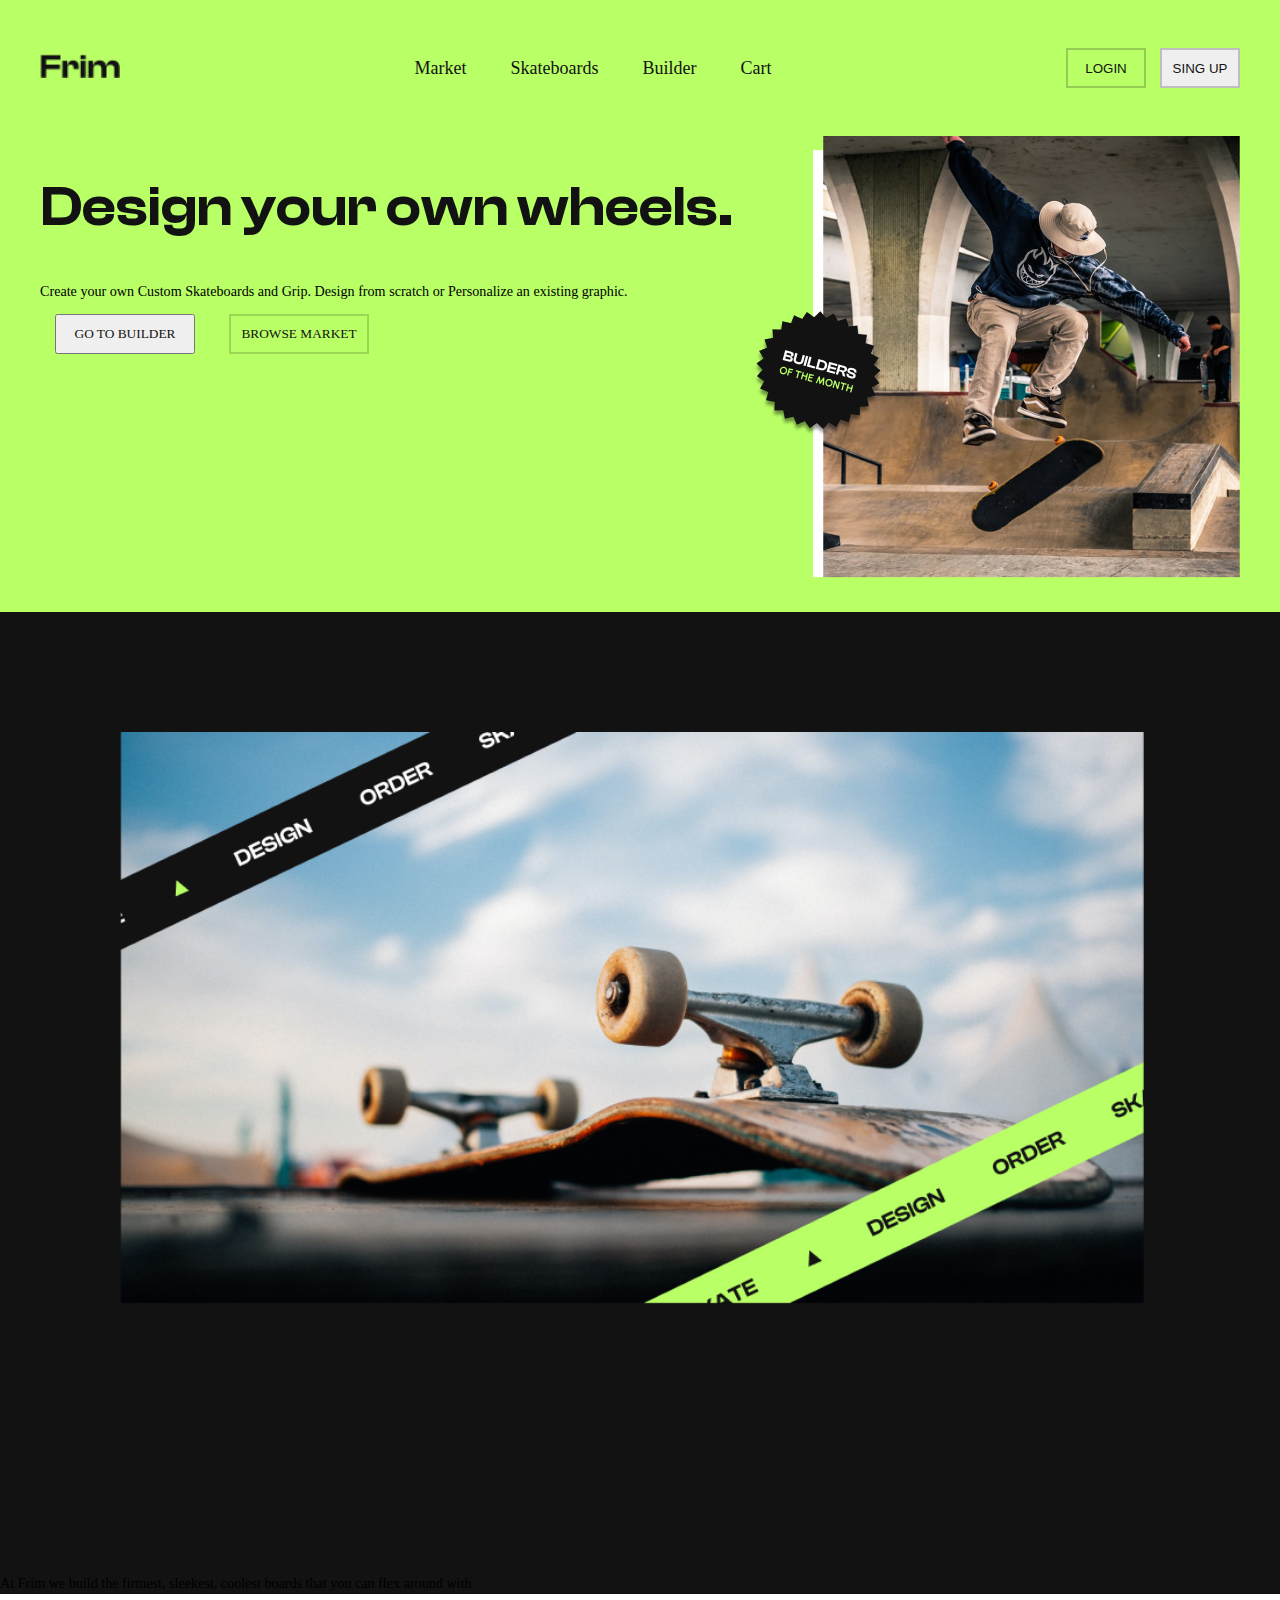
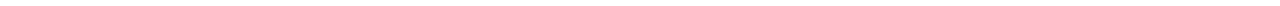
==== index.html @ 7ae2221c "first step" ====
<!DOCTYPE html>
<html lang="en">
<head>
    <meta charset="UTF-8">
    <meta http-equiv="X-UA-Compatible" content="IE=edge">
    <meta name="viewport" content="width=device-width, initial-scale=1.0">
    <title>SkateBoard</title>
    <link rel="stylesheet" href="./css/style.css">
    <link rel="stylesheet" href="./css/varible.css">
    <link rel="stylesheet" href="./css/fonts.css">
</head>
<body>
    <section class="top-section">
        <header>
            <div class="header-img">
                <a href="#"><img src="./assets/icons/Frim.png"  alt="frim-img"></a>
            </div>
            <div class="header-nav">
                <nav>
                    <a href="#">Market</a>
                    <a href="#">Skateboards</a>
                    <a href="#">Builder</a>
                    <a href="#">Cart</a>
                </nav>
            </div>     
            <div class="header-auth">
                <button>
                    LOGIN
                </button>
                <button>
                    SING UP
                </button>
            </div>    
        </header>
        <section class="main-section">
            <section class="green-section">
                <div>
                    <h1>Design your own wheels.</h1>
                    <h2>Create your own Custom Skateboards and Grip. Design from scratch or Personalize an existing graphic.</h2>
                    <button>go to builder</button>
                    <button>browse Market</button>
                </div>
                <div class="div-img">
                    <img src="./assets/img/boy.png" alt="boy-img">
                    <img src="./assets/img/builders.png" alt="buildericon">
                </div>          
            </section>
        </section>    
    </section>
    <section class="middle-section">
        <section>
            <div>
               <img class="middle-section-img" src="./assets/img/Group.png" alt="img">
            </div>
            <h1>For the Dopest Skater’s around the world.</h1>
            <h2>At Frim we build the firmest, sleekest, coolest boards that you can flex around with</h2>
        </section>        
    </section>
</body>
</html>
---- css/style.css ----
/* reset */
body{
    margin: 0;
    padding: 0;
}
*{text-decoration: none;
}
a{
    box-sizing: border-box;
}
h1{
    font-family: 'Clash Display';
    font-style: normal;
    font-weight: 600;
    font-size: 56.5641px;
    line-height: 120%;
    color: var(--black);
}
h2{
    font-family: 'Urbanist';
    font-style: normal;
    font-weight: 500;
    font-size: 14.141px;
    line-height: 160%;
}


/* top-section style */
.top-section{
    background-color: var(--green) ;
}

.top-section header{
    max-width: 1200px;
    margin: 0 auto;
    display: flex;
    flex-direction: row;
    justify-content: space-between;
    align-items: center;
    padding: 3rem 0;
    gap: 4rem;
}
.header-img img{
    width: 80px;
}
.header-nav nav a{
    font-size: 18px;   
    padding-inline: 20px; 
    color: var(--black);
}
.header-auth button{ 
    width: 80px;
    height: 40px;
    border: 2px solid rgba(0,0,0,0.2);
}
.header-auth :first-child{
    background: var(--green);
    margin-right: 10px;

}
button{
    color: var(--black);
    cursor: pointer;
    text-transform: uppercase;
}
button:hover{
    background: var(--black) !important;
    color: var(--white) ;
}
/* section1 */
.main-section{
    max-width: 1200px;
    margin: 0 auto;
}
.green-section {
    display: flex;
    justify-content: space-between;
}
.div-img{
    position: relative;
    margin-bottom: 30px;
}
.div-img :last-child{
    position: absolute;
    left: -70px;
    top: 36%; 
}
.green-section div button{
    width: 140px;
    height: 40px;
    font-family: 'Urbanist';
    font-style: normal;
    margin: 0 15px;
}
.green-section:first-child div button:last-child{
    background-color: var(--green);
    border: 2px solid rgba(0, 0, 0, 0.16);
}
/* middle-section */
.middle-section{
    background-color: var(--black);
} 

.middle-section-img{
    width: 80%;
    padding: 7.5rem;
}
---- css/varible.css ----
:root{
    --green: #B9FF66;
    --black: #121212;
    --white: rgb(253, 253, 253);
    --grey:    #868686;
}
---- css/fonts.css ----
@font-face {
    font-family: 'Clash Display';
    src: url('../fonts/transfonter.org-20230203-114008/') format('woff2'),
        url('../fonts/transfonter.org-20230203-114008/ClashDisplay-Regular.woff') format('woff');
    font-weight: normal;
    font-style: normal;
    font-display: swap;
}

@font-face {
    font-family: 'Clash Display';
    src: url('../fonts/transfonter.org-20230203-114008/ClashDisplay-Extralight.woff2') format('woff2'),
        url('../fonts/transfonter.org-20230203-114008/ClashDisplay-Extralight.woff') format('woff');
    font-weight: 200;
    font-style: normal;
    font-display: swap;
}

@font-face {
    font-family: 'Clash Display';
    src: url('../fonts/transfonter.org-20230203-114008/ClashDisplay-Medium.woff2') format('woff2'),
        url('../fonts/transfonter.org-20230203-114008/ClashDisplay-Medium.woff') format('woff');
    font-weight: 500;
    font-style: normal;
    font-display: swap;
}

@font-face {
    font-family: 'Clash Display';
    src: url('../fonts/transfonter.org-20230203-114008/ClashDisplay-Bold.woff2') format('woff2'),
        url('../fonts/transfonter.org-20230203-114008/ClashDisplay-Bold.woff') format('woff');
    font-weight: bold;
    font-style: normal;
    font-display: swap;
}

@font-face {
    font-family: 'Clash Display';
    src: url('../fonts/transfonter.org-20230203-114008/ClashDisplay-Light.woff2') format('woff2'),
        url('../fonts/transfonter.org-20230203-114008/ClashDisplay-Light.woff') format('woff');
    font-weight: 300;
    font-style: normal;
    font-display: swap;
}

@font-face {
    font-family: 'Clash Display';
    src: url('../fonts/transfonter.org-20230203-114008/ClashDisplay-Semibold.woff2') format('woff2'),
        url('../fonts/transfonter.org-20230203-114008/ClashDisplay-Semibold.woff') format('woff');
    font-weight: 600;
    font-style: normal;
    font-display: swap;
}

@font-face {
    font-family: 'Clash Display Variable';
    src: url('ClashDisplayVariable-Bold.woff2') format('woff2'),
        url('ClashDisplayVariable-Bold.woff') format('woff');
    font-weight: bold;
    font-style: normal;
    font-display: swap;
}

@font-face {
    font-family: 'false';
    src: url('false.woff2') format('woff2'),
        url('false.woff') format('woff');
    font-weight: bold;
    font-style: normal;
    font-display: swap;
}

@font-face {
    font-family: 'false';
    src: url('false.woff2') format('woff2'),
        url('false.woff') format('woff');
    font-weight: bold;
    font-style: normal;
    font-display: swap;
}

@font-face {
    font-family: 'Clash Display';
    src: url('false.woff2') format('woff2'),
        url('false.woff') format('woff');
    font-weight: normal;
    font-style: normal;
    font-display: swap;
}

@font-face {
    font-family: 'Clash Display';
    src: url('false.woff2') format('woff2'),
        url('false.woff') format('woff');
    font-weight: 300;
    font-style: normal;
    font-display: swap;
}

@font-face {
    font-family: 'Clash Display';
    src: url('false.woff2') format('woff2'),
        url('false.woff') format('woff');
    font-weight: normal;
    font-style: normal;
    font-display: swap;
}

@font-face {
    font-family: 'Clash Display';
    src: url('../fonts/transfonter.org-20230203-114008/ClashDisplay-Light.woff2') format('woff2'),
        url('../fonts/transfonter.org-20230203-114008/ClashDisplay-Light.woff') format('woff');
    font-weight: 300;
    font-style: normal;
    font-display: swap;
}

@font-face {
    font-family: 'Clash Display';
    src: url('../fonts/transfonter.org-20230203-114008/ClashDisplay-Bold.woff2') format('woff2'),
        url('../fonts/transfonter.org-20230203-114008/ClashDisplay-Bold.woff') format('woff');
    font-weight: bold;
    font-style: normal;
    font-display: swap;
}

@font-face {
    font-family: 'Clash Display';
    src: url('false.woff2') format('woff2'),
        url('false.woff') format('woff');
    font-weight: 300;
    font-style: normal;
    font-display: swap;
}

@font-face {
    font-family: 'Clash Display';
    src: url('../fonts/transfonter.org-20230203-114008/ClashDisplay-Extralight.woff2') format('woff2'),
        url('../fonts/transfonter.org-20230203-114008/ClashDisplay-Extralight.woff') format('woff');
    font-weight: 200;
    font-style: normal;
    font-display: swap;
}

@font-face {
    font-family: 'Clash Display';
    src: url('../fonts/transfonter.org-20230203-114008/ClashDisplay-Medium.woff2') format('woff2'),
        url('../fonts/transfonter.org-20230203-114008/ClashDisplay-Medium.woff') format('woff');
    font-weight: 500;
    font-style: normal;
    font-display: swap;
}

@font-face {
    font-family: 'Clash Display Variable';
    src: url('ClashDisplayVariable-Bold.woff2') format('woff2'),
        url('ClashDisplayVariable-Bold.woff') format('woff');
    font-weight: bold;
    font-style: normal;
    font-display: swap;
}

@font-face {
    font-family: 'false';
    src: url('false.woff2') format('woff2'),
        url('false.woff') format('woff');
    font-weight: normal;
    font-style: normal;
    font-display: swap;
}

@font-face {
    font-family: 'Clash Display';
    src: url('false.woff2') format('woff2'),
        url('false.woff') format('woff');
    font-weight: normal;
    font-style: normal;
    font-display: swap;
}

@font-face {
    font-family: 'Clash Display';
    src: url('false.woff2') format('woff2'),
        url('false.woff') format('woff');
    font-weight: 500;
    font-style: normal;
    font-display: swap;
}

@font-face {
    font-family: 'Clash Display';
    src: url('../fonts/transfonter.org-20230203-114008/ClashDisplay-Semibold.woff2') format('woff2'),
        url('../fonts/transfonter.org-20230203-114008/ClashDisplay-Semibold.woff') format('woff');
    font-weight: 600;
    font-style: normal;
    font-display: swap;
}

@font-face {
    font-family: 'Clash Display';
    src: url('false.woff2') format('woff2'),
        url('false.woff') format('woff');
    font-weight: 500;
    font-style: normal;
    font-display: swap;
}

@font-face {
    font-family: 'Clash Display Variable';
    src: url('ClashDisplayVariable-Bold.woff2') format('woff2'),
        url('ClashDisplayVariable-Bold.woff') format('woff');
    font-weight: bold;
    font-style: normal;
    font-display: swap;
}

@font-face {
    font-family: 'Clash Display';
    src: url('../fonts/transfonter.org-20230203-114008/') format('woff2'),
        url('../fonts/transfonter.org-20230203-114008/ClashDisplay-Regular.woff') format('woff');
    font-weight: normal;
    font-style: normal;
    font-display: swap;
}

@font-face {
    font-family: 'Clash Display';
    src: url('false.woff2') format('woff2'),
        url('false.woff') format('woff');
    font-weight: normal;
    font-style: normal;
    font-display: swap;
}

@font-face {
    font-family: 'false';
    src: url('false.woff2') format('woff2'),
        url('false.woff') format('woff');
    font-weight: normal;
    font-style: normal;
    font-display: swap;
}

@font-face {
    font-family: 'Clash Display Variable';
    src: url('ClashDisplayVariable-Bold.woff2') format('woff2'),
        url('ClashDisplayVariable-Bold.woff') format('woff');
    font-weight: bold;
    font-style: normal;
    font-display: swap;
}
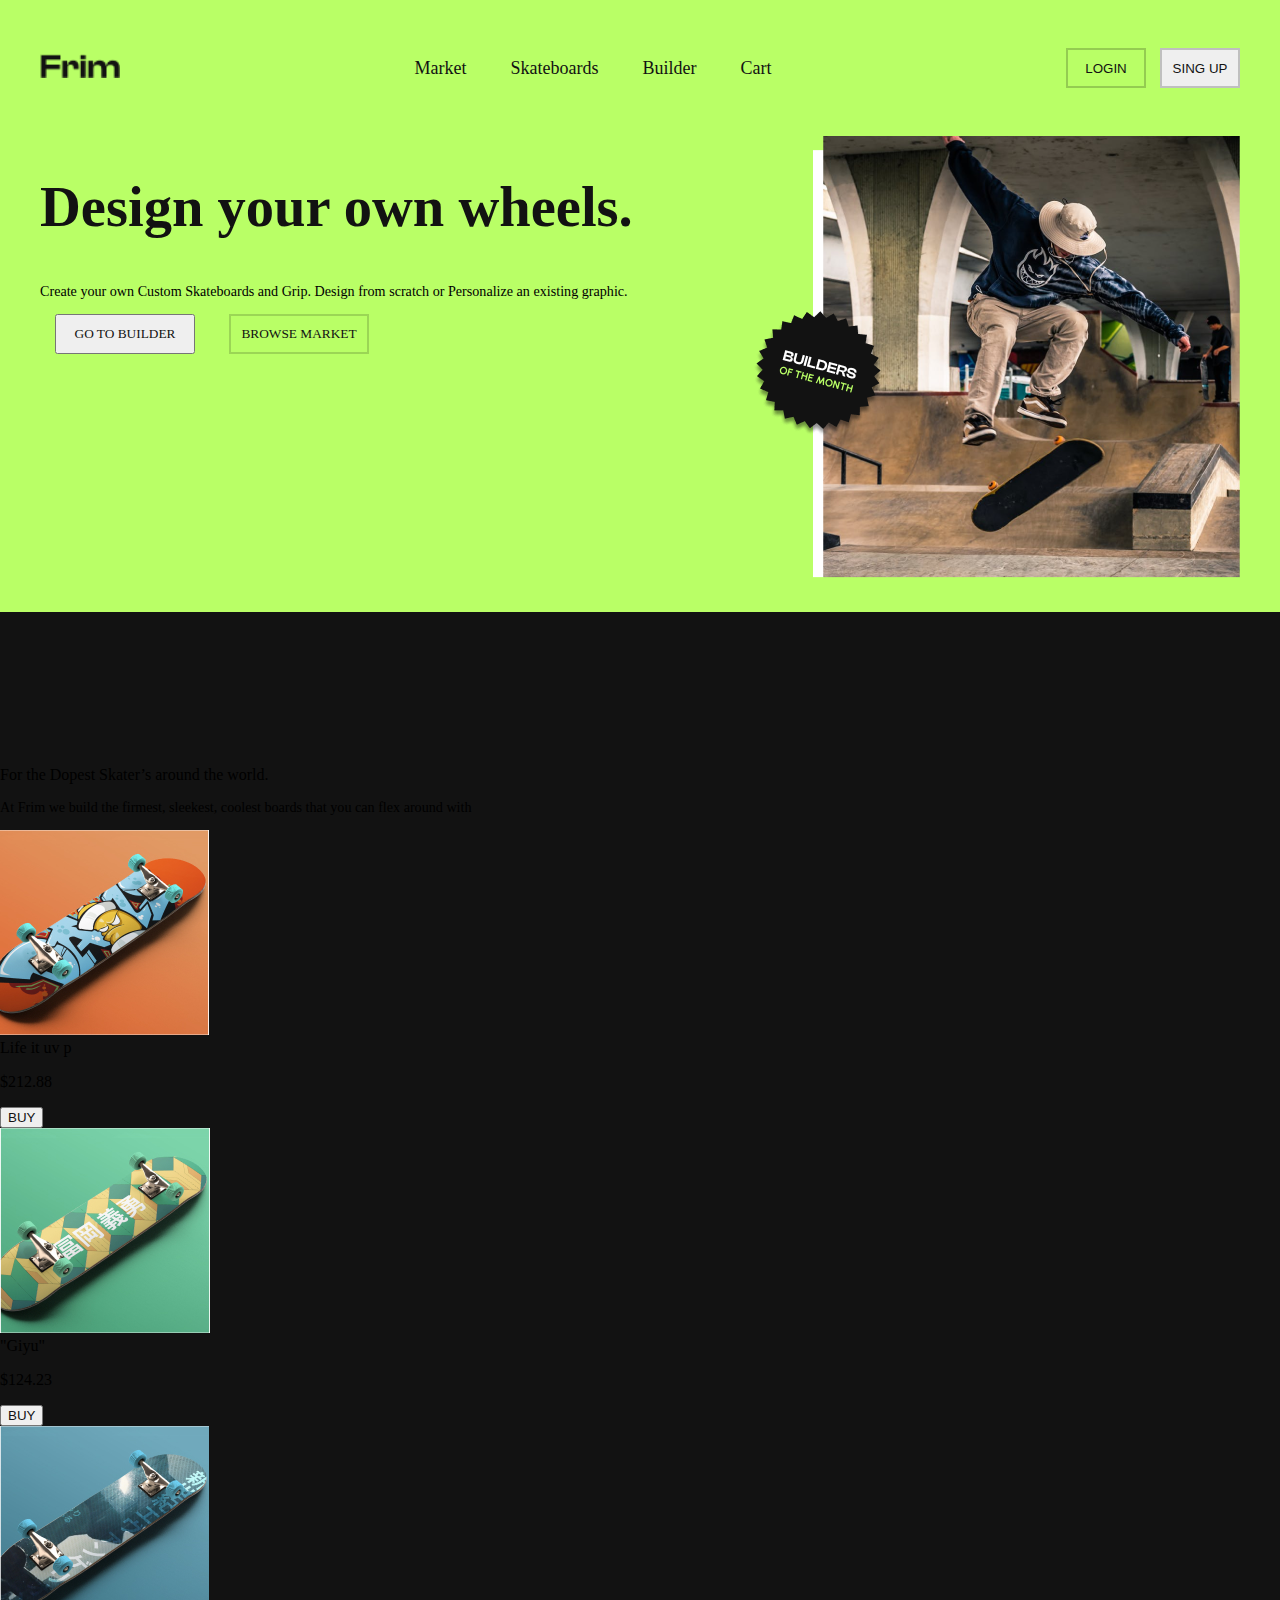
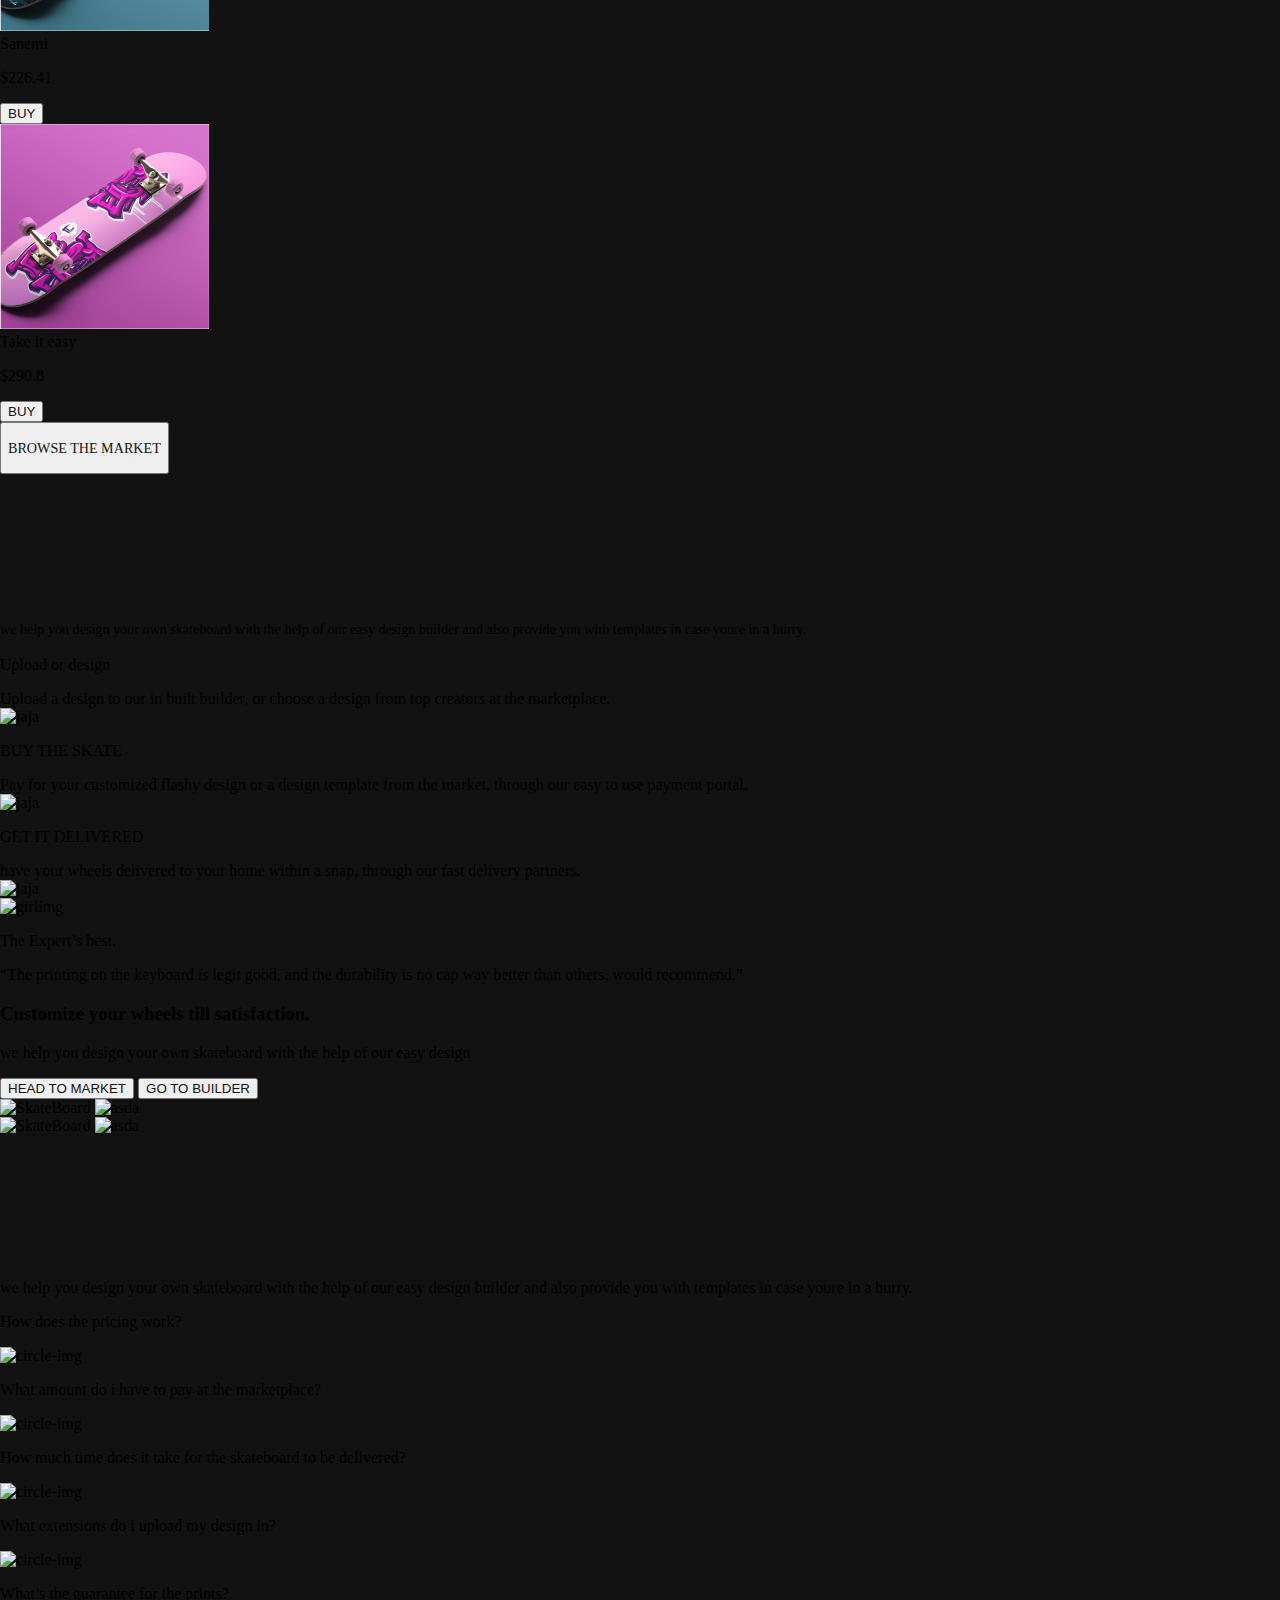
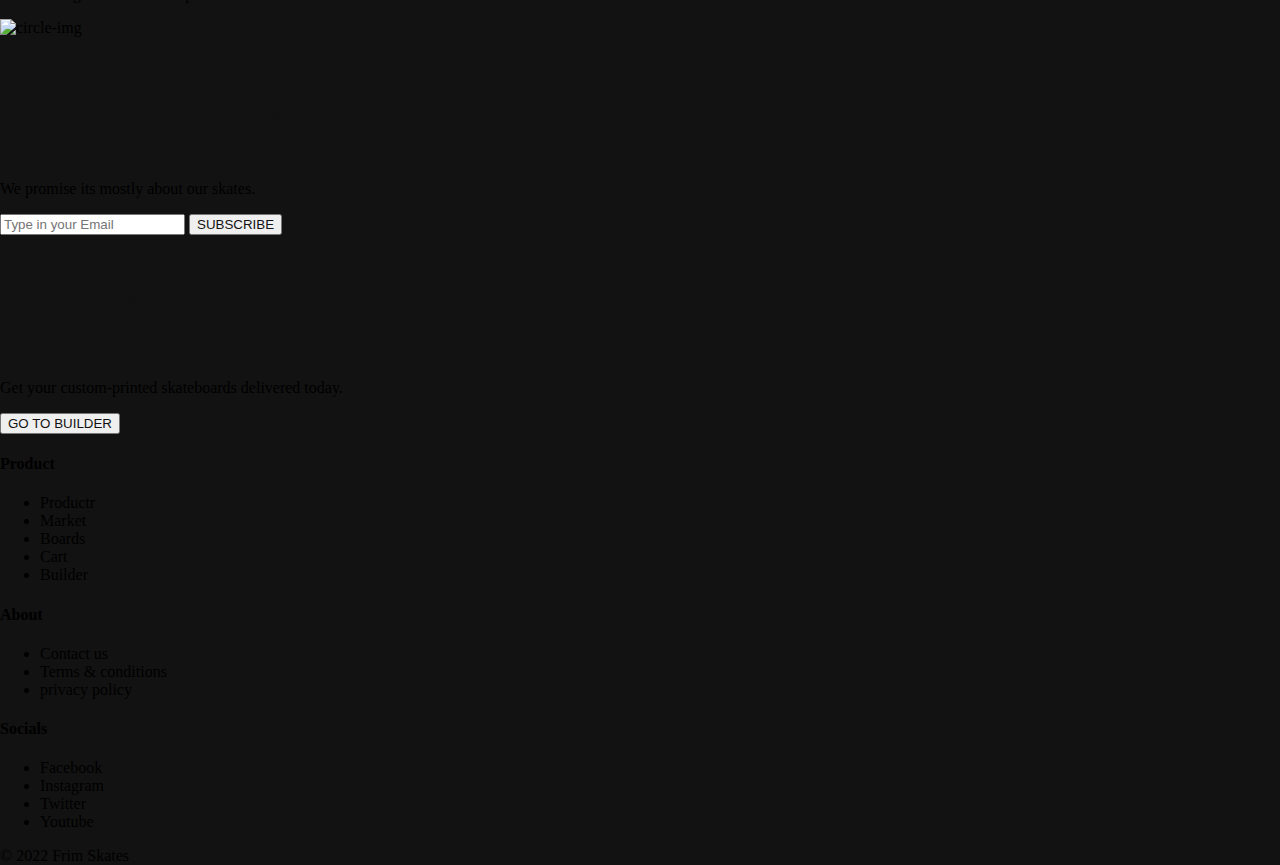
==== commit 2df993b3: "qwer" ====
--- a/index.html
+++ b/index.html
@@ -11,6 +11,7 @@
 </head>
 <body>
     <section class="top-section">
+        <section>
         <header>
             <div class="header-img">
                 <a href="#"><img src="./assets/icons/Frim.png"  alt="frim-img"></a>
@@ -49,12 +50,193 @@
     </section>
     <section class="middle-section">
         <section>
+            <div class="div-video">
+               <embed class="video" src="https://www.youtube.com/embed/NcaZPwzhmO8" alt="img">
+            </div>
+            <div class="div-text">
+                <span>For the <span class="div-text-color">Dopest Skater’s</span> around the world.</span>
+                <h2>At Frim we build the firmest, sleekest, coolest boards that you can flex around with</h2>
+            </div>
+            <div class="div-box">
+                <article class="box">
+                    <img src="./assets/icons/Rectangle1.jpg" alt="one">
+                    <div class="box-div">
+                        <div>
+                            <span>Life it uv p</span>
+                            <p>$212.88</p>
+                        </div>
+                        <button>Buy</button>
+                    </div>    
+                </article>  
+                <article class="box">
+                    <img src="./assets/icons/Rectangle2.jpg" alt="one">
+                    <div class="box-div">
+                        <div>
+                            <span>"Giyu"</span>
+                            <p>$124.23</p>
+                        </div>
+                        <button>Buy</button>
+                    </div> 
+                </article> 
+                <article class="box">
+                    <img src="./assets/icons/Rectangle3.jpg" alt="one">
+                    <div class="box-div">
+                        <div>
+                            <span>Sanemi</span>
+                            <p>$226.41</p>
+                        </div>
+                        <button>Buy</button>
+                    </div> 
+                </article> 
+                <article class="box">
+                    <img src="./assets/icons/Rectangle4.jpg" alt="one">
+                    <div class="box-div">
+                        <div>
+                            <span>Take it easy</span>
+                            <p>$290.8</p>
+                        </div>
+                        <button>Buy</button>
+                    </div> 
+                </article> 
+            </div>
+            <div class="section-div" >
+                <button>
+                   <h2>BROWSE THE MARKET</h2>
+                </button>
+            </div>
+            <section class="bottom-section">
+                <div>
+                    <h1>
+                        Build your <span class="div-text-color">own</span>  beast.
+                    </h1>
+                    <h2>
+                        we help you design your own skateboard with the help of our easy design builder and also provide you with templates in case youre in a hurry.
+                    </h2>
+                </div>
+                <div class="article-div">
+                    <article >
+                        <p>Upload or design</p>
+                        <span>Upload a design to our in built builder, or choose a design from top creators at the marketplace.</span>
+                        <div class="article-div-position"><img src="./assets/icons/group1.jpg" alt="jaja"></div>
+                    </article>
+                    <article >
+                        <p>BUY THE SKATE</p>
+                        <span>Pay for your customized flashy design or a design template from the market, through our easy to use payment portal.</span>
+                        <div class="article-div-position"><img src="./assets/icons/group2.jpg" alt="jaja"></div>
+                    </article>
+                    <article >
+                        <p>GET IT DELIVERED</p>
+                        <span>have your wheels delivered to your home within a snap, through our fast delivery partners.</span>
+                        <div class="article-div-position"><img src="./assets/icons/Group3.png" alt="jaja"></div>
+                    </article>
+                </div>
+            </section>
+            <section class="last-section">
+                <div class="box-div ">
+                    <div>
+                        <img src="./assets/img/girl1.png" alt="girlimg">
+                    </div>
+                    <div class="last-section1" >
+                        <p>The <span class="div-text-color"> Expert’s </span> best.</p>
+                        <span>“The printing on the keyboard is legit good, and the durability is no cap way better than others, would recommend.”</span>
+                    </div>
+                </div>
+            </section>
+            <div class="section3">
+                <div class="section3-div">
+                        <h3>Customize your wheels till satisfaction.</h3>
+                        <p>we help you design your own skateboard with the help of our easy design</p>
+                        <button>head to market</button>
+                        <button>go to builder</button>
+                </div>
+                <div class="section3-img1">
+                    <img src="./assets/img/skateboards.png" alt="SkateBoard">
+                    <img src="./assets/img/Vector.png" alt="asda">
+                </div>
+                <div class="section3-img2">
+                    <img src="./assets/img/skateboards1.png" alt="SkateBoard">
+                    <img src="./assets/img/Vector.png" alt="asda">
+                </div>
+            </div>
+            <div class="section4">
+                <div>
+                    <div class="section4-div1">
+                        <h1>Know more about <span class="div-text-color">FRIM</span></h1>
+                        <p>we help you design your own skateboard with the help of our easy design builder and also provide you with templates in case youre in a hurry.</p>
+                    </div>
+                </div>    
+                <div class="section4-div" >
+                    <p>How does the pricing work? </p>
+                    <img src="./assets/icons/add-circle.png" alt="circle-img">
+                </div>
+                <div class="section4-div">
+                    <p>What amount do i have to pay at the marketplace? </p>
+                    <img src="./assets/icons/add-circle.png" alt="circle-img">
+                </div>
+                <div class="section4-div">
+                    <p>How much time does it take for the skateboard to be delivered? </p>
+                    <img src="./assets/icons/add-circle.png" alt="circle-img">
+                </div>
+                <div class="section4-div">
+                    <p>What extensions do i upload my design in? </p>
+                    <img src="./assets/icons/add-circle.png" alt="circle-img">
+                </div>
+                <div class="section4-div">
+                    <p>What’s the guarantee for the prints? </p>
+                    <img src="./assets/icons/add-circle.png" alt="circle-img">
+                </div>
+            </div>
+            <article class="section4-article">
+                <div>
+                    <h1>Try our newsletter</h1>
+                    <p>We promise its mostly about our skates.</p>
+                </div>
+                <div class="input" >
+                    <input  type="email" name="userEmail" id="userEmail" placeholder="Type in your Email">
+                    <button>SUBSCRIBE</button>
+                </div>
+            </article>
+            <footer>
+                <div class="footer">
+                    <div>
+                        <h1>FRIM</h1>
+                        <p>Get your custom-printed skateboards delivered today.</p>
+                        <button>GO TO BUILDER</button>
+                    </div>
+                    <div>
+                        <h4>Product</h4>
+                        <ul>
+                            <li>Productr</li>
+                            <li>Market</li>
+                            <li>Boards</li>
+                            <li>Cart</li>
+                            <li>Builder</li>
+                        </ul>
+                    </div>
+                    <div>
+                        <h4>About</h4>
+                        <ul>
+                            <li>Contact us</li>
+                            <li>Terms & conditions</li>
+                            <li>privacy policy</li>
+                        </ul>
+                    </div>
+                    <div>
+                        <h4>Socials</h4>
+                        <ul>
+                            <li>Facebook</li>
+                            <li>Instagram</li>
+                            <li>Twitter</li>
+                            <li>Youtube</li>
+                        </ul>
+                    </div>
+                </div>
+            </footer>
             <div>
-               <img class="middle-section-img" src="./assets/img/Group.png" alt="img">
-            </div>
-            <h1>For the Dopest Skater’s around the world.</h1>
-            <h2>At Frim we build the firmest, sleekest, coolest boards that you can flex around with</h2>
-        </section>        
+                <span>© 2022 Frim Skates</span>
+            </div> 
+        </section>   
+         </section>     
     </section>
 </body>
 </html>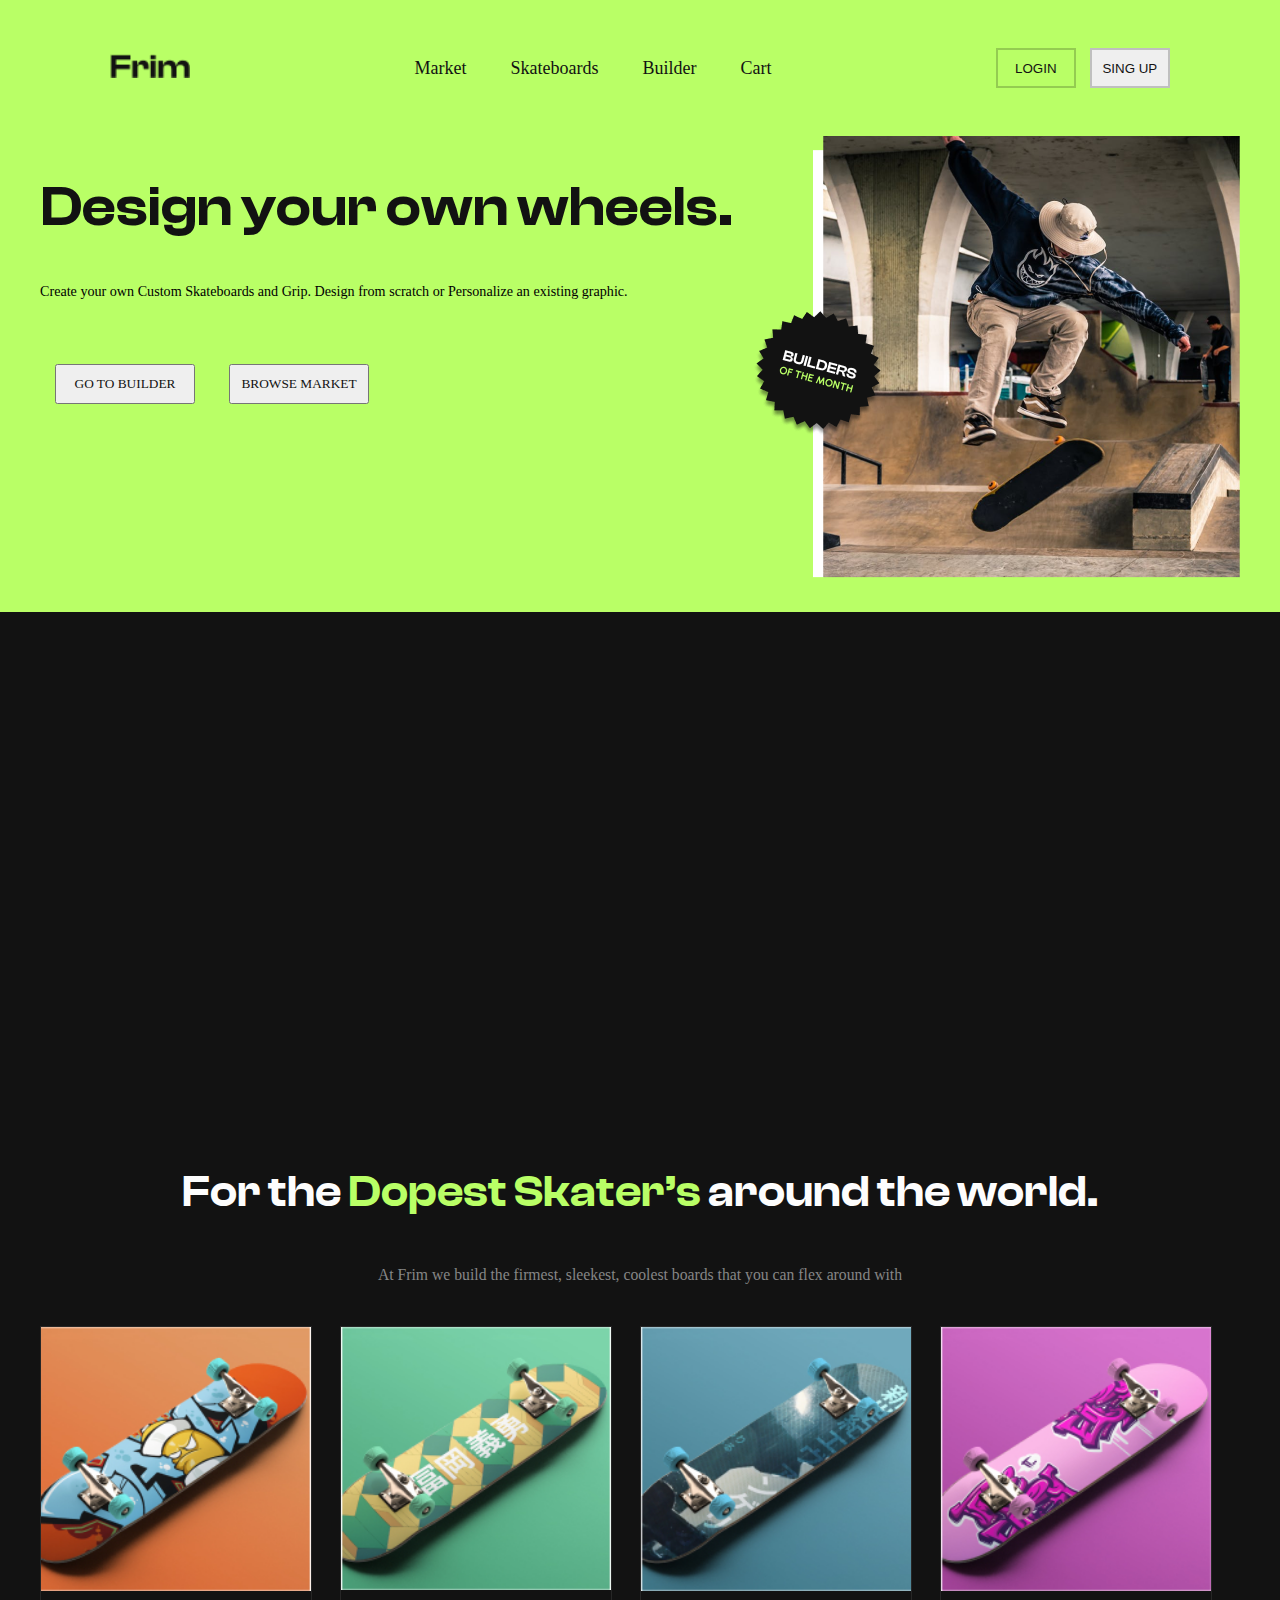
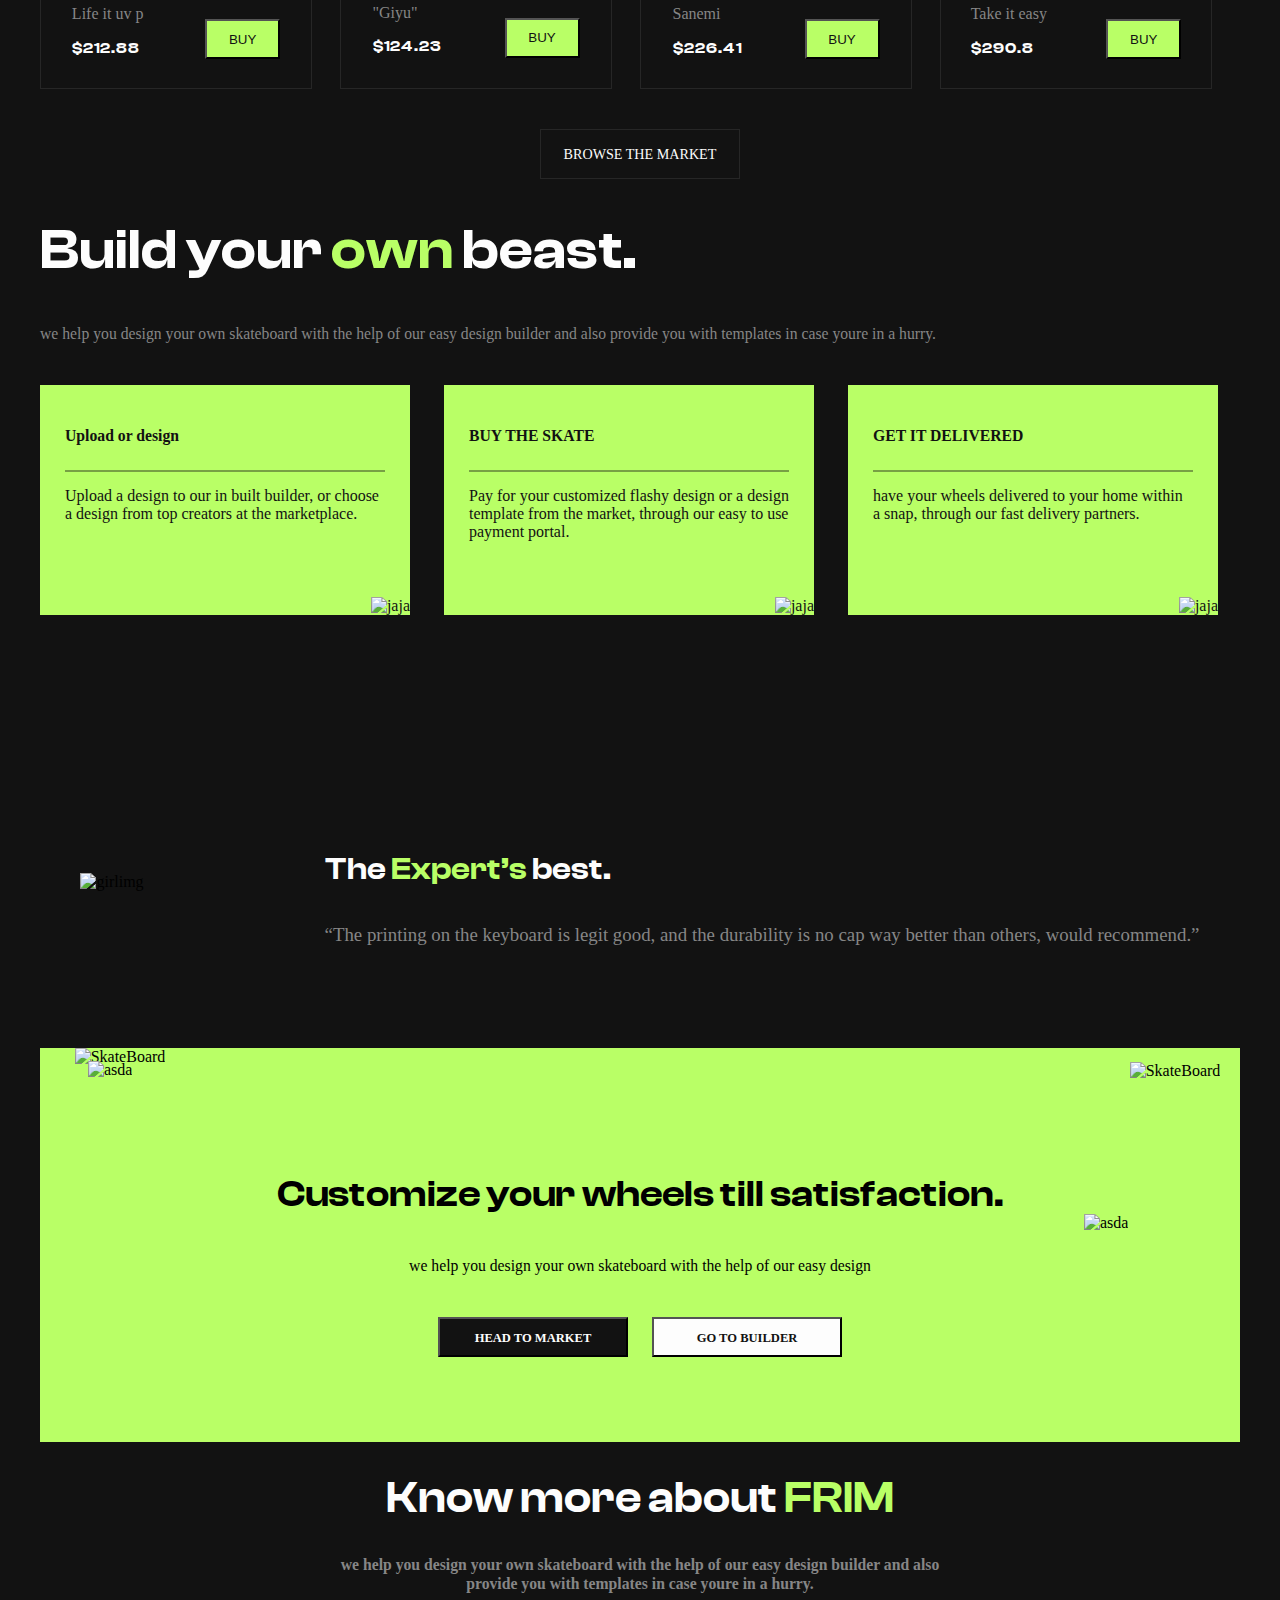
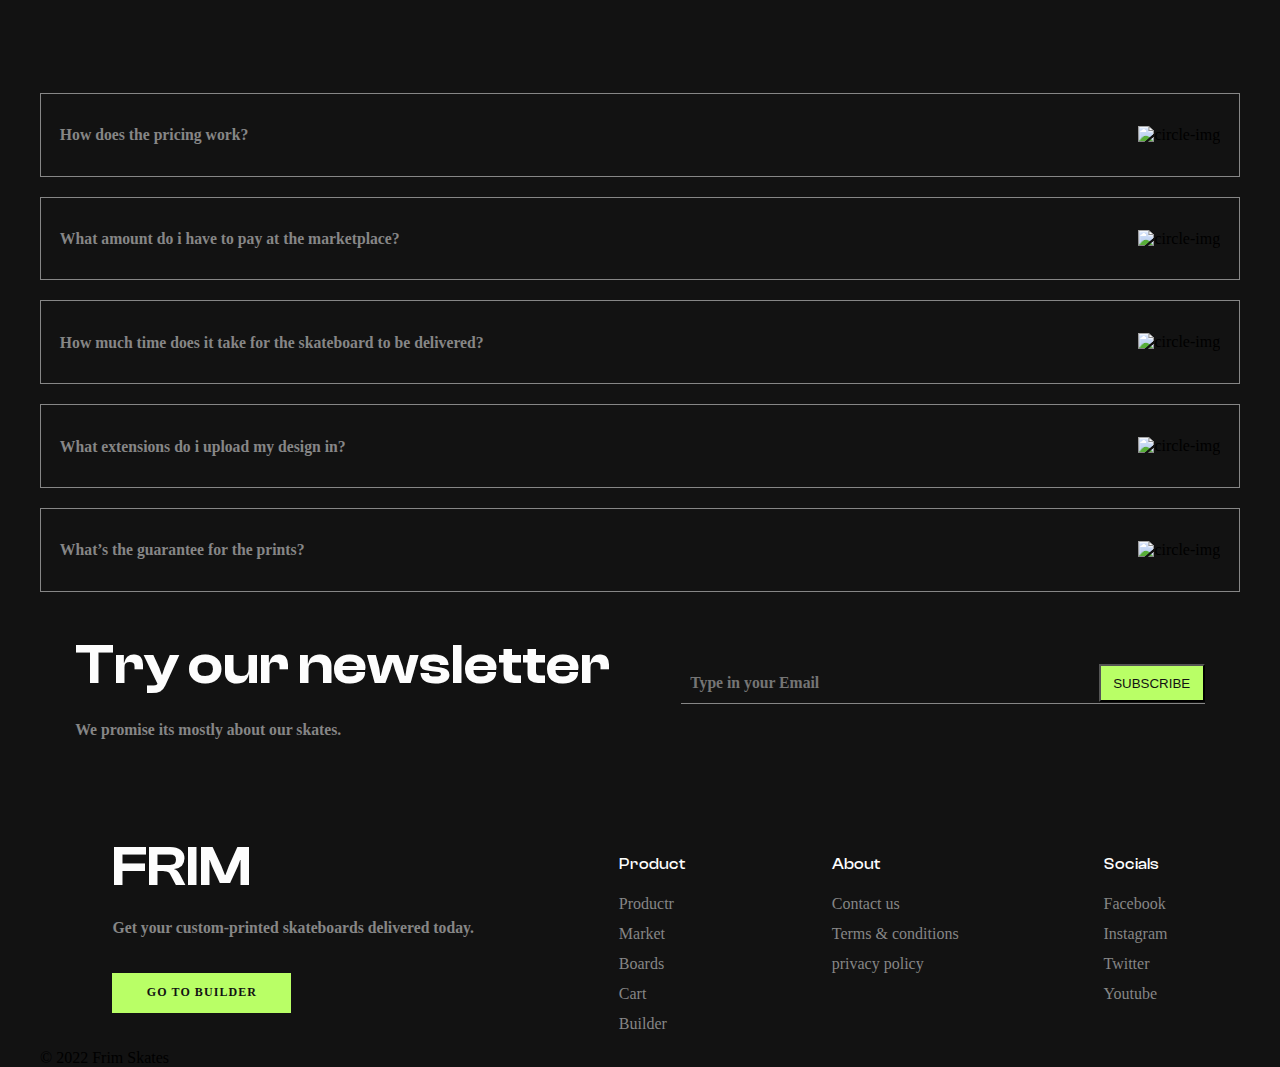
==== commit ada40838: "start responsive" ====
--- a/index.html
+++ b/index.html
@@ -8,32 +8,32 @@
     <link rel="stylesheet" href="./css/style.css">
     <link rel="stylesheet" href="./css/varible.css">
     <link rel="stylesheet" href="./css/fonts.css">
+    <link rel="stylesheet" href="./css/responsiv.css">
 </head>
 <body>
     <section class="top-section">
-        <section>
-        <header>
-            <div class="header-img">
-                <a href="#"><img src="./assets/icons/Frim.png"  alt="frim-img"></a>
-            </div>
-            <div class="header-nav">
-                <nav>
-                    <a href="#">Market</a>
-                    <a href="#">Skateboards</a>
-                    <a href="#">Builder</a>
-                    <a href="#">Cart</a>
-                </nav>
-            </div>     
-            <div class="header-auth">
-                <button>
-                    LOGIN
-                </button>
-                <button>
-                    SING UP
-                </button>
-            </div>    
-        </header>
         <section class="main-section">
+            <header>
+                <div class="header-img">
+                    <a href="#"><img src="./assets/icons/Frim.png"  alt="frim-img"></a>
+                </div>
+                <div class="header-nav">
+                    <nav>
+                        <a href="#">Market</a>
+                        <a href="#">Skateboards</a>
+                        <a href="#">Builder</a>
+                        <a href="#">Cart</a>
+                    </nav>
+                </div>     
+                <div class="header-auth">
+                    <button>
+                        LOGIN
+                    </button>
+                    <button>
+                        SING UP
+                    </button>
+                </div>    
+            </header>
             <section class="green-section">
                 <div>
                     <h1>Design your own wheels.</h1>
@@ -49,103 +49,103 @@
         </section>    
     </section>
     <section class="middle-section">
-        <section>
+        <section class="main-section">
             <div class="div-video">
-               <embed class="video" src="https://www.youtube.com/embed/NcaZPwzhmO8" alt="img">
+            <embed class="video" src="https://www.youtube.com/embed/NcaZPwzhmO8" alt="img">
             </div>
             <div class="div-text">
                 <span>For the <span class="div-text-color">Dopest Skater’s</span> around the world.</span>
                 <h2>At Frim we build the firmest, sleekest, coolest boards that you can flex around with</h2>
             </div>
             <div class="div-box">
-                <article class="box">
-                    <img src="./assets/icons/Rectangle1.jpg" alt="one">
-                    <div class="box-div">
-                        <div>
-                            <span>Life it uv p</span>
-                            <p>$212.88</p>
-                        </div>
-                        <button>Buy</button>
-                    </div>    
-                </article>  
-                <article class="box">
-                    <img src="./assets/icons/Rectangle2.jpg" alt="one">
-                    <div class="box-div">
-                        <div>
-                            <span>"Giyu"</span>
-                            <p>$124.23</p>
-                        </div>
-                        <button>Buy</button>
-                    </div> 
-                </article> 
-                <article class="box">
-                    <img src="./assets/icons/Rectangle3.jpg" alt="one">
-                    <div class="box-div">
-                        <div>
-                            <span>Sanemi</span>
-                            <p>$226.41</p>
-                        </div>
-                        <button>Buy</button>
-                    </div> 
-                </article> 
-                <article class="box">
-                    <img src="./assets/icons/Rectangle4.jpg" alt="one">
-                    <div class="box-div">
-                        <div>
-                            <span>Take it easy</span>
-                            <p>$290.8</p>
-                        </div>
-                        <button>Buy</button>
-                    </div> 
-                </article> 
+            <article class="box">
+                <img src="./assets/icons/Rectangle1.jpg" alt="one">
+                <div class="box-div">
+                    <div>
+                        <span>Life it uv p</span>
+                        <p>$212.88</p>
+                    </div>
+                    <button>Buy</button>
+                </div>    
+            </article>  
+            <article class="box">
+                <img src="./assets/icons/Rectangle2.jpg" alt="one">
+                <div class="box-div">
+                    <div>
+                        <span>"Giyu"</span>
+                        <p>$124.23</p>
+                    </div>
+                    <button>Buy</button>
+                </div> 
+            </article> 
+            <article class="box">
+                <img src="./assets/icons/Rectangle3.jpg" alt="one">
+                <div class="box-div">
+                    <div>
+                        <span>Sanemi</span>
+                        <p>$226.41</p>
+                    </div>
+                    <button>Buy</button>
+                </div> 
+            </article> 
+            <article class="box">
+                <img src="./assets/icons/Rectangle4.jpg" alt="one">
+                <div class="box-div">
+                    <div>
+                        <span>Take it easy</span>
+                        <p>$290.8</p>
+                    </div>
+                    <button>Buy</button>
+                </div> 
+            </article> 
             </div>
             <div class="section-div" >
-                <button>
-                   <h2>BROWSE THE MARKET</h2>
-                </button>
+            <button>
+               <h2>BROWSE THE MARKET</h2>
+            </button>
             </div>
             <section class="bottom-section">
-                <div>
-                    <h1>
-                        Build your <span class="div-text-color">own</span>  beast.
-                    </h1>
-                    <h2>
-                        we help you design your own skateboard with the help of our easy design builder and also provide you with templates in case youre in a hurry.
-                    </h2>
-                </div>
-                <div class="article-div">
-                    <article >
-                        <p>Upload or design</p>
-                        <span>Upload a design to our in built builder, or choose a design from top creators at the marketplace.</span>
-                        <div class="article-div-position"><img src="./assets/icons/group1.jpg" alt="jaja"></div>
-                    </article>
-                    <article >
-                        <p>BUY THE SKATE</p>
-                        <span>Pay for your customized flashy design or a design template from the market, through our easy to use payment portal.</span>
-                        <div class="article-div-position"><img src="./assets/icons/group2.jpg" alt="jaja"></div>
-                    </article>
-                    <article >
-                        <p>GET IT DELIVERED</p>
-                        <span>have your wheels delivered to your home within a snap, through our fast delivery partners.</span>
-                        <div class="article-div-position"><img src="./assets/icons/Group3.png" alt="jaja"></div>
-                    </article>
-                </div>
+            <div>
+                <h1>
+                    Build your <span class="div-text-color">own</span>  beast.
+                </h1>
+                <h2>
+                    we help you design your own skateboard with the help of our easy design builder and also provide you with templates in case youre in a hurry.
+                </h2>
+            </div>
+            <div class="article-div">
+                <article >
+                    <p>Upload or design</p>
+                    <span>Upload a design to our in built builder, or choose a design from top creators at the marketplace.</span>
+                    <div class="article-div-position"><img src="./assets/icons/group1.jpg" alt="jaja"></div>
+                </article>
+                <article >
+                    <p>BUY THE SKATE</p>
+                    <span>Pay for your customized flashy design or a design template from the market, through our easy to use payment portal.</span>
+                    <div class="article-div-position"><img src="./assets/icons/group2.jpg" alt="jaja"></div>
+                </article>
+                <article >
+                    <p>GET IT DELIVERED</p>
+                    <span>have your wheels delivered to your home within a snap, through our fast delivery partners.</span>
+                    <div class="article-div-position"><img src="./assets/icons/Group3.png" alt="jaja"></div>
+                </article>
+            </div>
             </section>
             <section class="last-section">
-                <div class="box-div ">
-                    <div>
-                        <img src="./assets/img/girl1.png" alt="girlimg">
-                    </div>
-                    <div class="last-section1" >
-                        <p>The <span class="div-text-color"> Expert’s </span> best.</p>
-                        <span>“The printing on the keyboard is legit good, and the durability is no cap way better than others, would recommend.”</span>
-                    </div>
-                </div>
+            <div class="box-div ">
+                <div>
+                    <img src="./assets/img/girl1.png" alt="girlimg">
+                </div>
+                <div class="last-section1" >
+                    <p>The <span class="div-text-color"> Expert’s </span> best.</p>
+                    <span>“The printing on the keyboard is legit good, and the durability is no cap way better than others, would recommend.”</span>
+                </div>
+            </div>
             </section>
             <div class="section3">
-                <div class="section3-div">
-                        <h3>Customize your wheels till satisfaction.</h3>
-                        <p>we help you design your own skateboard with the help of our easy design</p>
+            <div class="section3-div">
+                    <h3>Customize your wheels till satisfaction.</h3>
+                    <p>we help you design your own skateboard with the help of our easy design</p>
                         <button>head to market</button>
                         <button>go to builder</button>
                 </div>
@@ -159,47 +159,47 @@
                 </div>
             </div>
             <div class="section4">
-                <div>
-                    <div class="section4-div1">
-                        <h1>Know more about <span class="div-text-color">FRIM</span></h1>
-                        <p>we help you design your own skateboard with the help of our easy design builder and also provide you with templates in case youre in a hurry.</p>
-                    </div>
-                </div>    
-                <div class="section4-div" >
-                    <p>How does the pricing work? </p>
-                    <img src="./assets/icons/add-circle.png" alt="circle-img">
-                </div>
-                <div class="section4-div">
-                    <p>What amount do i have to pay at the marketplace? </p>
-                    <img src="./assets/icons/add-circle.png" alt="circle-img">
-                </div>
-                <div class="section4-div">
-                    <p>How much time does it take for the skateboard to be delivered? </p>
-                    <img src="./assets/icons/add-circle.png" alt="circle-img">
-                </div>
-                <div class="section4-div">
-                    <p>What extensions do i upload my design in? </p>
-                    <img src="./assets/icons/add-circle.png" alt="circle-img">
-                </div>
-                <div class="section4-div">
-                    <p>What’s the guarantee for the prints? </p>
-                    <img src="./assets/icons/add-circle.png" alt="circle-img">
-                </div>
+            <div>
+                <div class="section4-div1">
+                    <h1>Know more about <span class="div-text-color">FRIM</span></h1>
+                    <p>we help you design your own skateboard with the help of our easy design builder and also provide you with templates in case youre in a hurry.</p>
+                </div>
+            </div>    
+            <div class="section4-div" >
+                <p>How does the pricing work? </p>
+                <img src="./assets/icons/add-circle.png" alt="circle-img">
+            </div>
+            <div class="section4-div">
+                <p>What amount do i have to pay at the marketplace? </p>
+                <img src="./assets/icons/add-circle.png" alt="circle-img">
+            </div>
+            <div class="section4-div">
+                <p>How much time does it take for the skateboard to be delivered? </p>
+                <img src="./assets/icons/add-circle.png" alt="circle-img">
+            </div>
+            <div class="section4-div">
+                <p>What extensions do i upload my design in? </p>
+                <img src="./assets/icons/add-circle.png" alt="circle-img">
+            </div>
+            <div class="section4-div">
+                <p>What’s the guarantee for the prints? </p>
+                <img src="./assets/icons/add-circle.png" alt="circle-img">
+            </div>
             </div>
             <article class="section4-article">
-                <div>
-                    <h1>Try our newsletter</h1>
-                    <p>We promise its mostly about our skates.</p>
-                </div>
-                <div class="input" >
-                    <input  type="email" name="userEmail" id="userEmail" placeholder="Type in your Email">
-                    <button>SUBSCRIBE</button>
-                </div>
+            <div>
+                <h1>Try our newsletter</h1>
+                <p>We promise its mostly about our skates.</p>
+            </div>
+            <div class="input" >
+                <input  type="email" name="userEmail" id="userEmail" placeholder="Type in your Email">
+                <button>SUBSCRIBE</button>
+            </div>
             </article>
             <footer>
-                <div class="footer">
-                    <div>
-                        <h1>FRIM</h1>
+            <div class="footer">
+                <div>
+                    <h1>FRIM</h1>
                         <p>Get your custom-printed skateboards delivered today.</p>
                         <button>GO TO BUILDER</button>
                     </div>
@@ -233,10 +233,9 @@
                 </div>
             </footer>
             <div>
-                <span>© 2022 Frim Skates</span>
+             <span>© 2022 Frim Skates</span>
             </div> 
         </section>   
-         </section>     
-    </section>
+    </section>     
 </body>
 </html>--- a/css/style.css
+++ b/css/style.css
@@ -3,7 +3,9 @@
     margin: 0;
     padding: 0;
 }
-*{text-decoration: none;
+*{
+    text-decoration: none;
+    list-style: none;
 }
 a{
     box-sizing: border-box;
@@ -23,19 +25,32 @@
     font-size: 14.141px;
     line-height: 160%;
 }
-
-
+h4 {
+    font-family: 'Clash Display';
+    font-style: normal;
+    font-weight: 500;
+    font-size: 15.7123px;
+    line-height: 19px;
+    color: var(--white);
+}
+p{
+        font-family: 'Urbanist';
+        font-style: normal;
+        font-weight: 600;
+        font-size: 15.7123px;
+        line-height: 19px;
+}
 /* top-section style */
 .top-section{
     background-color: var(--green) ;
 }
-
+.middle-section{
+    background-color: var(--black);
+}
 .top-section header{
-    max-width: 1200px;
-    margin: 0 auto;
     display: flex;
     flex-direction: row;
-    justify-content: space-between;
+    justify-content: space-around;
     align-items: center;
     padding: 3rem 0;
     gap: 4rem;
@@ -90,7 +105,7 @@
     height: 40px;
     font-family: 'Urbanist';
     font-style: normal;
-    margin: 0 15px;
+    margin: 50px 15px 20px; 
 }
 .green-section:first-child div button:last-child{
     background-color: var(--green);
@@ -99,9 +114,325 @@
 /* middle-section */
 .middle-section{
     background-color: var(--black);
-} 
-
-.middle-section-img{
-    width: 80%;
-    padding: 7.5rem;
-}+}
+.middle-section> section{
+    max-width: 1200px;
+    margin: 0 auto;
+}
+
+
+.div-video{
+    display: flex;
+    justify-content: center;   
+}
+.video{
+    width: 720px;
+    height: 450px;
+    margin: 50px;
+}
+.div-text{
+    color: var(--white);
+    text-align: center;
+}
+.div-text h2{
+    font-family: 'Urbanist';
+    font-style: normal;
+    font-weight: 500;
+    font-size: 15.7123px;
+    line-height: 140%;
+    color: var(--grey);
+    margin: 40px;
+}
+.div-text-color{
+    color: var(--green);
+}
+.div-text > span{
+    font-family: 'Clash Display';
+    font-style: normal;
+    font-weight: 600;
+    font-size: 43.9943px;
+    line-height: 140%;
+    color: var(--white);
+    margin-inline: 123px;
+}
+.div-box{
+    display: grid;
+    grid-template-columns: repeat(4, 1fr);
+}
+.box{
+    color: var(--white);
+    display: flex;
+    flex-direction: column;
+    width: 90%;
+    padding-bottom: 5%;
+    border: 1px solid #262626;
+}
+.box-div{
+    display: flex;
+    justify-content: space-around;
+    align-items: center;
+    margin-top: 5%;
+}
+.box-div div>span{
+    color: var(--grey);
+}
+.div-box div >p{
+    font-family: 'Clash Display';
+    font-style: normal;
+    font-weight: 600;
+    font-size: 15.7123px;
+    line-height: 19px;
+}
+.box-div button{
+    color: var(--black);
+    background-color: var(--green);
+    width: 75px;
+    height: 40px;
+}
+.box-div button:hover{
+    background: var(--black) !important;
+    color: var(--white) ;
+}
+.section-div>button{
+    background-color: var(--black);
+    color: var(--white);
+    border: 0.7px solid #262626;
+    width: 200px;
+}
+.section-div{
+    display: flex;
+    justify-content: center;
+    margin-top: 40px;
+}
+.section-div>button:hover{
+    background-color: var(--green) !important;
+    color: var(--black);
+}
+.bottom-section div >h1{
+    color: var(--white);
+}
+.bottom-section div >h2{
+    color: var(--grey);
+    font-family: 'Urbanist';
+    font-style: normal;
+    font-weight: 500;
+    font-size: 15.7123px;
+    line-height: 140%;
+    margin-bottom: 40px;
+}
+.article-div {
+    display: grid;
+    grid-template-columns: repeat(3, 1fr);
+    gap: 12px;
+    justify-content: center;
+}
+.article-div article{
+    width: 370px;
+    height: 230px;
+    color: var(--black);
+    background-color: var(--green);
+    position: relative;
+    padding: 25px;
+    box-sizing: border-box;
+
+}
+.article-div article p{
+    padding-bottom: inherit;
+    border-bottom: 2px solid rgba(19, 18, 18, 0.4);   
+     
+}
+.article-div-position{
+    position: absolute;
+    bottom: 0;
+    right: 0;
+}
+.last-section{
+    margin-top: 200px;
+}
+.last-section div >p{
+    font-family: 'Clash Display';
+    font-style: normal;
+    font-weight: 600;
+    font-size: 31.4245px;
+    line-height: 140%;
+    color: var(--white);
+}
+.last-section div >span{
+    font-family: 'Urbanist';
+    font-style: normal;
+    font-weight: 400;
+    font-size: 18.8547px;
+    line-height: 140%;
+}
+.last-section1{
+    margin-left: 100px;
+}
+.last-section .box-div{
+    margin-bottom: 100px;
+}
+.section3{
+    display: flex;
+    justify-content: center;
+    text-align: center;
+    padding: 85px 172px;
+    position: relative;
+    background-color: var(--green);
+}
+.section3-div h3{
+    font-family: 'Clash Display';
+    font-style: normal;
+    font-weight: 600;
+    font-size: 37.7094px;
+    line-height: 46px;    
+}
+.section3-div p {
+        font-family: 'Urbanist';
+        font-style: normal;
+        font-weight: 500;
+        font-size: 15.7123px;
+        line-height: 140%;
+        margin-bottom: 40px;
+    }
+.section3-div :nth-child(3)
+,.section3-div :last-child{
+    width: 190px;
+    height: 40.14px;
+    background-color: var(--black);
+    font-family: 'Urbanist';
+    font-style: normal;
+    font-weight: 600;
+    font-size: 12.5698px;
+    line-height: 15px;
+    padding: 12px 25px;
+    color: var(--white);
+    margin: 0 10px;
+}
+.section3-div :nth-child(3):hover{
+    background-color: var(--green) !important;
+    color: var(--black);
+    border: 1px solid var(--grey) !important;
+}
+.section3-div :last-child{
+    background-color: var(--white);
+    color: var(--black);
+}
+.section3-div :last-child:hover{
+    background-color: var(--black) !important;
+    color: var(--white);
+    border: 1px solid var(--grey) !important;
+}
+.section3-img1{
+    position: absolute;
+    top: 0;
+    left: 0;
+    width: 160px;
+}
+.section3-img1 :last-child{
+    position: absolute;
+    left: 30%;
+    top: 70%;
+}
+.section3-img2{
+    position: absolute;
+    right: 0;
+    bottom: 0;
+    width: 130px;
+    height: 380px;
+}
+.section3-img2 :last-child{
+    position: absolute;
+    left: -20%;
+    top: 40%;
+}
+.section4-div1{
+    margin: 0 auto;
+    text-align: center;
+    width: 600px;
+    margin-bottom: 100px;
+}
+.section4 p{
+    color: var(--grey); 
+}
+.section4 h1{
+    font-family: 'Clash Display';
+    font-style: normal;
+    font-weight: 600;
+    font-size: 43.9943px;
+    line-height: 54px;
+    color: var(--white);
+}
+.section4-div{
+    display: flex;
+    justify-content: space-between;
+    padding: 15.7123px 18.8547px;
+    gap: 6.28px;
+    border: 0.785613px solid var(--grey);
+    margin: 20px 0;
+    align-items: center;
+}
+.section4-article{
+    display: flex;
+    justify-content: space-around;
+    align-items: center;
+    margin-bottom: 80px;
+}
+.section4-article div h1{
+    color: var(--white);
+    margin: 20px 0;
+}
+.section4-article div p{
+    color: var(--grey);
+}
+.input {
+    border-bottom: 1.57123px solid var(--grey);
+}
+.section4-article div input{
+    padding: 9.42736px;
+    margin-right: 10px;
+    width: 384.95px;
+    background:var(--black);
+    cursor: pointer;
+    font-family: 'Urbanist';
+    font-style: normal;
+    font-weight: 600;
+    font-size: 15.7123px;
+    line-height: 140%;
+    color: var(--white);
+    border: 1 solid var(--black);
+}
+.section4-article div button{
+    padding: 9.42736px 12.5698px;
+    background-color: var(--green);
+}
+ 
+.footer{
+    display: flex;
+    justify-content: space-around;
+    color: var(--grey);
+}
+.footer div button{
+    font-family: 'Urbanist';
+    font-style: normal;
+    font-weight: 700;
+    font-size: 11.9986px;
+    line-height: 13px;
+    letter-spacing: 0.09em;
+    padding: 10.5698px 17.1396px;
+    width: 179px;
+    height: 40.14px;
+    background-color: var(--green);
+    border: 0;
+    margin: 20px 0;
+}
+.footer div h1 {
+    color: var(--white);
+    margin: 0;
+}
+.footer div ul{
+    padding-left: 0;
+}
+.footer div ul li{
+    margin: 12px 0;
+}
+
+
--- a/css/fonts.css
+++ b/css/fonts.css
@@ -1,8 +1,134 @@
 @font-face {
     font-family: 'Clash Display';
-    src: url('../fonts/transfonter.org-20230203-114008/') format('woff2'),
-        url('../fonts/transfonter.org-20230203-114008/ClashDisplay-Regular.woff') format('woff');
-    font-weight: normal;
+    src: url('../fonts/') format('woff2'),
+        url('../fonts/ClashDisplay-Regular.woff') format('woff');
+    font-weight: normal;
+    font-style: normal;
+    font-display: swap;
+}
+
+@font-face {
+    font-family: 'Clash Display';
+    src: url('../fonts/ClashDisplay-Extralight.woff2') format('woff2'),
+        url('../fonts/ClashDisplay-Extralight.woff') format('woff');
+    font-weight: 200;
+    font-style: normal;
+    font-display: swap;
+}
+
+@font-face {
+    font-family: 'Clash Display';
+    src: url('../fonts/ClashDisplay-Medium.woff2') format('woff2'),
+        url('../fonts/ClashDisplay-Medium.woff') format('woff');
+    font-weight: 500;
+    font-style: normal;
+    font-display: swap;
+}
+
+@font-face {
+    font-family: 'Clash Display';
+    src: url('../fonts/ClashDisplay-Bold.woff2') format('woff2'),
+        url('../fonts/ClashDisplay-Bold.woff') format('woff');
+    font-weight: bold;
+    font-style: normal;
+    font-display: swap;
+}
+
+@font-face {
+    font-family: 'Clash Display';
+    src: url('../fonts/ClashDisplay-Light.woff2') format('woff2'),
+        url('../fonts/ClashDisplay-Light.woff') format('woff');
+    font-weight: 300;
+    font-style: normal;
+    font-display: swap;
+}
+
+@font-face {
+    font-family: 'Clash Display';
+    src: url('../fonts/ClashDisplay-Semibold.woff2') format('woff2'),
+        url('../fonts/ClashDisplay-Semibold.woff') format('woff');
+    font-weight: 600;
+    font-style: normal;
+    font-display: swap;
+}
+
+@font-face {
+    font-family: 'Clash Display Variable';
+    src: url('ClashDisplayVariable-Bold.woff2') format('woff2'),
+        url('ClashDisplayVariable-Bold.woff') format('woff');
+    font-weight: bold;
+    font-style: normal;
+    font-display: swap;
+}
+
+@font-face {
+    font-family: 'false';
+    src: url('false.woff2') format('woff2'),
+        url('false.woff') format('woff');
+    font-weight: bold;
+    font-style: normal;
+    font-display: swap;
+}
+
+@font-face {
+    font-family: 'false';
+    src: url('false.woff2') format('woff2'),
+        url('false.woff') format('woff');
+    font-weight: bold;
+    font-style: normal;
+    font-display: swap;
+}
+
+@font-face {
+    font-family: 'Clash Display';
+    src: url('false.woff2') format('woff2'),
+        url('false.woff') format('woff');
+    font-weight: normal;
+    font-style: normal;
+    font-display: swap;
+}
+
+@font-face {
+    font-family: 'Clash Display';
+    src: url('false.woff2') format('woff2'),
+        url('false.woff') format('woff');
+    font-weight: 300;
+    font-style: normal;
+    font-display: swap;
+}
+
+@font-face {
+    font-family: 'Clash Display';
+    src: url('false.woff2') format('woff2'),
+        url('false.woff') format('woff');
+    font-weight: normal;
+    font-style: normal;
+    font-display: swap;
+}
+
+@font-face {
+    font-family: 'Clash Display';
+    src: url('../fonts/transfonter.org-20230203-114008/ClashDisplay-Light.woff2') format('woff2'),
+        url('../fonts/transfonter.org-20230203-114008/ClashDisplay-Light.woff') format('woff');
+    font-weight: 300;
+    font-style: normal;
+    font-display: swap;
+}
+
+@font-face {
+    font-family: 'Clash Display';
+    src: url('../fonts/transfonter.org-20230203-114008/ClashDisplay-Bold.woff2') format('woff2'),
+        url('../fonts/transfonter.org-20230203-114008/ClashDisplay-Bold.woff') format('woff');
+    font-weight: bold;
+    font-style: normal;
+    font-display: swap;
+}
+
+@font-face {
+    font-family: 'Clash Display';
+    src: url('false.woff2') format('woff2'),
+        url('false.woff') format('woff');
+    font-weight: 300;
     font-style: normal;
     font-display: swap;
 }
@@ -26,19 +152,37 @@
 }
 
 @font-face {
-    font-family: 'Clash Display';
-    src: url('../fonts/transfonter.org-20230203-114008/ClashDisplay-Bold.woff2') format('woff2'),
-        url('../fonts/transfonter.org-20230203-114008/ClashDisplay-Bold.woff') format('woff');
-    font-weight: bold;
-    font-style: normal;
-    font-display: swap;
-}
-
-@font-face {
-    font-family: 'Clash Display';
-    src: url('../fonts/transfonter.org-20230203-114008/ClashDisplay-Light.woff2') format('woff2'),
-        url('../fonts/transfonter.org-20230203-114008/ClashDisplay-Light.woff') format('woff');
-    font-weight: 300;
+    font-family: 'Clash Display Variable';
+    src: url('ClashDisplayVariable-Bold.woff2') format('woff2'),
+        url('ClashDisplayVariable-Bold.woff') format('woff');
+    font-weight: bold;
+    font-style: normal;
+    font-display: swap;
+}
+
+@font-face {
+    font-family: 'false';
+    src: url('false.woff2') format('woff2'),
+        url('false.woff') format('woff');
+    font-weight: normal;
+    font-style: normal;
+    font-display: swap;
+}
+
+@font-face {
+    font-family: 'Clash Display';
+    src: url('false.woff2') format('woff2'),
+        url('false.woff') format('woff');
+    font-weight: normal;
+    font-style: normal;
+    font-display: swap;
+}
+
+@font-face {
+    font-family: 'Clash Display';
+    src: url('false.woff2') format('woff2'),
+        url('false.woff') format('woff');
+    font-weight: 500;
     font-style: normal;
     font-display: swap;
 }
@@ -53,150 +197,6 @@
 }
 
 @font-face {
-    font-family: 'Clash Display Variable';
-    src: url('ClashDisplayVariable-Bold.woff2') format('woff2'),
-        url('ClashDisplayVariable-Bold.woff') format('woff');
-    font-weight: bold;
-    font-style: normal;
-    font-display: swap;
-}
-
-@font-face {
-    font-family: 'false';
-    src: url('false.woff2') format('woff2'),
-        url('false.woff') format('woff');
-    font-weight: bold;
-    font-style: normal;
-    font-display: swap;
-}
-
-@font-face {
-    font-family: 'false';
-    src: url('false.woff2') format('woff2'),
-        url('false.woff') format('woff');
-    font-weight: bold;
-    font-style: normal;
-    font-display: swap;
-}
-
-@font-face {
-    font-family: 'Clash Display';
-    src: url('false.woff2') format('woff2'),
-        url('false.woff') format('woff');
-    font-weight: normal;
-    font-style: normal;
-    font-display: swap;
-}
-
-@font-face {
-    font-family: 'Clash Display';
-    src: url('false.woff2') format('woff2'),
-        url('false.woff') format('woff');
-    font-weight: 300;
-    font-style: normal;
-    font-display: swap;
-}
-
-@font-face {
-    font-family: 'Clash Display';
-    src: url('false.woff2') format('woff2'),
-        url('false.woff') format('woff');
-    font-weight: normal;
-    font-style: normal;
-    font-display: swap;
-}
-
-@font-face {
-    font-family: 'Clash Display';
-    src: url('../fonts/transfonter.org-20230203-114008/ClashDisplay-Light.woff2') format('woff2'),
-        url('../fonts/transfonter.org-20230203-114008/ClashDisplay-Light.woff') format('woff');
-    font-weight: 300;
-    font-style: normal;
-    font-display: swap;
-}
-
-@font-face {
-    font-family: 'Clash Display';
-    src: url('../fonts/transfonter.org-20230203-114008/ClashDisplay-Bold.woff2') format('woff2'),
-        url('../fonts/transfonter.org-20230203-114008/ClashDisplay-Bold.woff') format('woff');
-    font-weight: bold;
-    font-style: normal;
-    font-display: swap;
-}
-
-@font-face {
-    font-family: 'Clash Display';
-    src: url('false.woff2') format('woff2'),
-        url('false.woff') format('woff');
-    font-weight: 300;
-    font-style: normal;
-    font-display: swap;
-}
-
-@font-face {
-    font-family: 'Clash Display';
-    src: url('../fonts/transfonter.org-20230203-114008/ClashDisplay-Extralight.woff2') format('woff2'),
-        url('../fonts/transfonter.org-20230203-114008/ClashDisplay-Extralight.woff') format('woff');
-    font-weight: 200;
-    font-style: normal;
-    font-display: swap;
-}
-
-@font-face {
-    font-family: 'Clash Display';
-    src: url('../fonts/transfonter.org-20230203-114008/ClashDisplay-Medium.woff2') format('woff2'),
-        url('../fonts/transfonter.org-20230203-114008/ClashDisplay-Medium.woff') format('woff');
-    font-weight: 500;
-    font-style: normal;
-    font-display: swap;
-}
-
-@font-face {
-    font-family: 'Clash Display Variable';
-    src: url('ClashDisplayVariable-Bold.woff2') format('woff2'),
-        url('ClashDisplayVariable-Bold.woff') format('woff');
-    font-weight: bold;
-    font-style: normal;
-    font-display: swap;
-}
-
-@font-face {
-    font-family: 'false';
-    src: url('false.woff2') format('woff2'),
-        url('false.woff') format('woff');
-    font-weight: normal;
-    font-style: normal;
-    font-display: swap;
-}
-
-@font-face {
-    font-family: 'Clash Display';
-    src: url('false.woff2') format('woff2'),
-        url('false.woff') format('woff');
-    font-weight: normal;
-    font-style: normal;
-    font-display: swap;
-}
-
-@font-face {
-    font-family: 'Clash Display';
-    src: url('false.woff2') format('woff2'),
-        url('false.woff') format('woff');
-    font-weight: 500;
-    font-style: normal;
-    font-display: swap;
-}
-
-@font-face {
-    font-family: 'Clash Display';
-    src: url('../fonts/transfonter.org-20230203-114008/ClashDisplay-Semibold.woff2') format('woff2'),
-        url('../fonts/transfonter.org-20230203-114008/ClashDisplay-Semibold.woff') format('woff');
-    font-weight: 600;
-    font-style: normal;
-    font-display: swap;
-}
-
-@font-face {
     font-family: 'Clash Display';
     src: url('false.woff2') format('woff2'),
         url('false.woff') format('woff');
--- a/css/responsiv.css
+++ b/css/responsiv.css
@@ -0,0 +1,18 @@
+@media screen and (max-width:1200px) {
+    .main-section{
+        width: 992px;
+        margin: 0 auto;
+    }
+    .article-div{
+        grid-template-columns: repeat(2, 1fr);
+        justify-content: center;
+    }
+    .div-box {
+        display: grid;
+        grid-template-columns: repeat(2, 1fr);
+        justify-items: center;
+    }    
+    .box{
+        width: 60%;
+    }
+}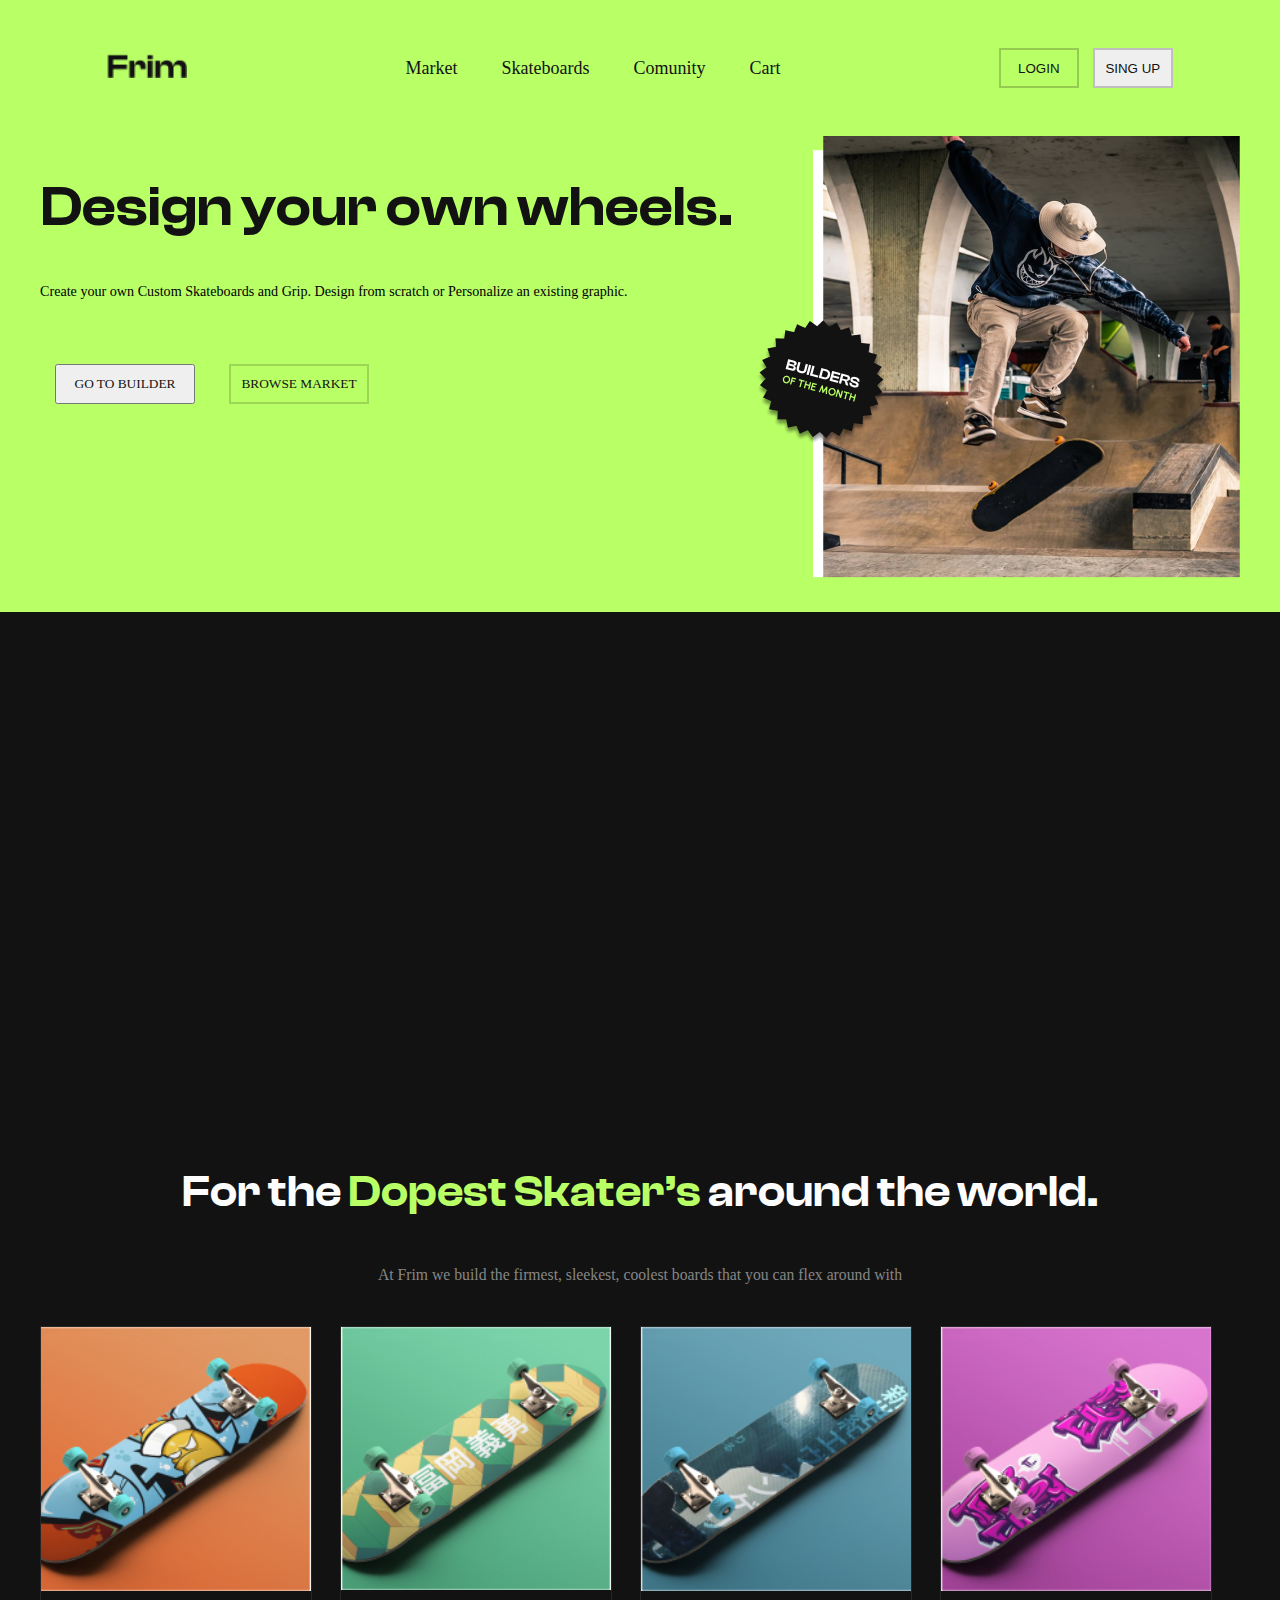
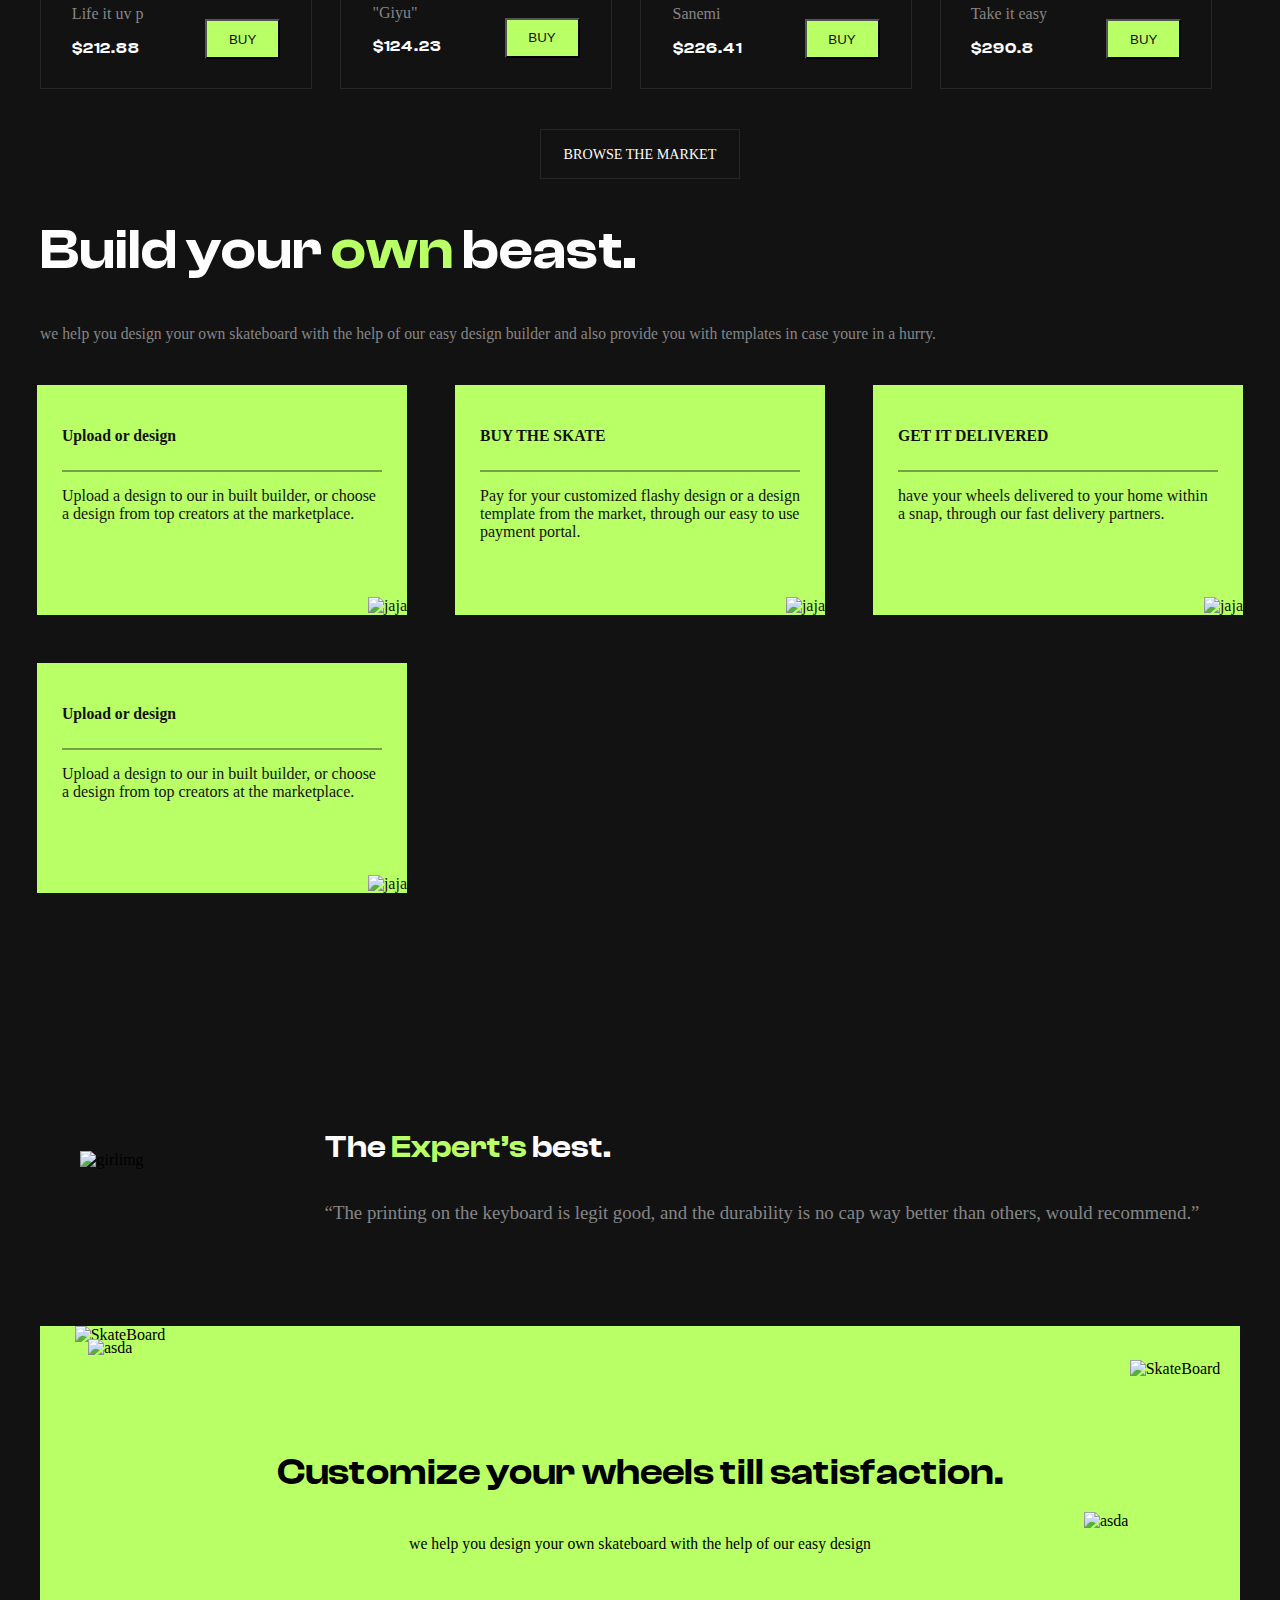
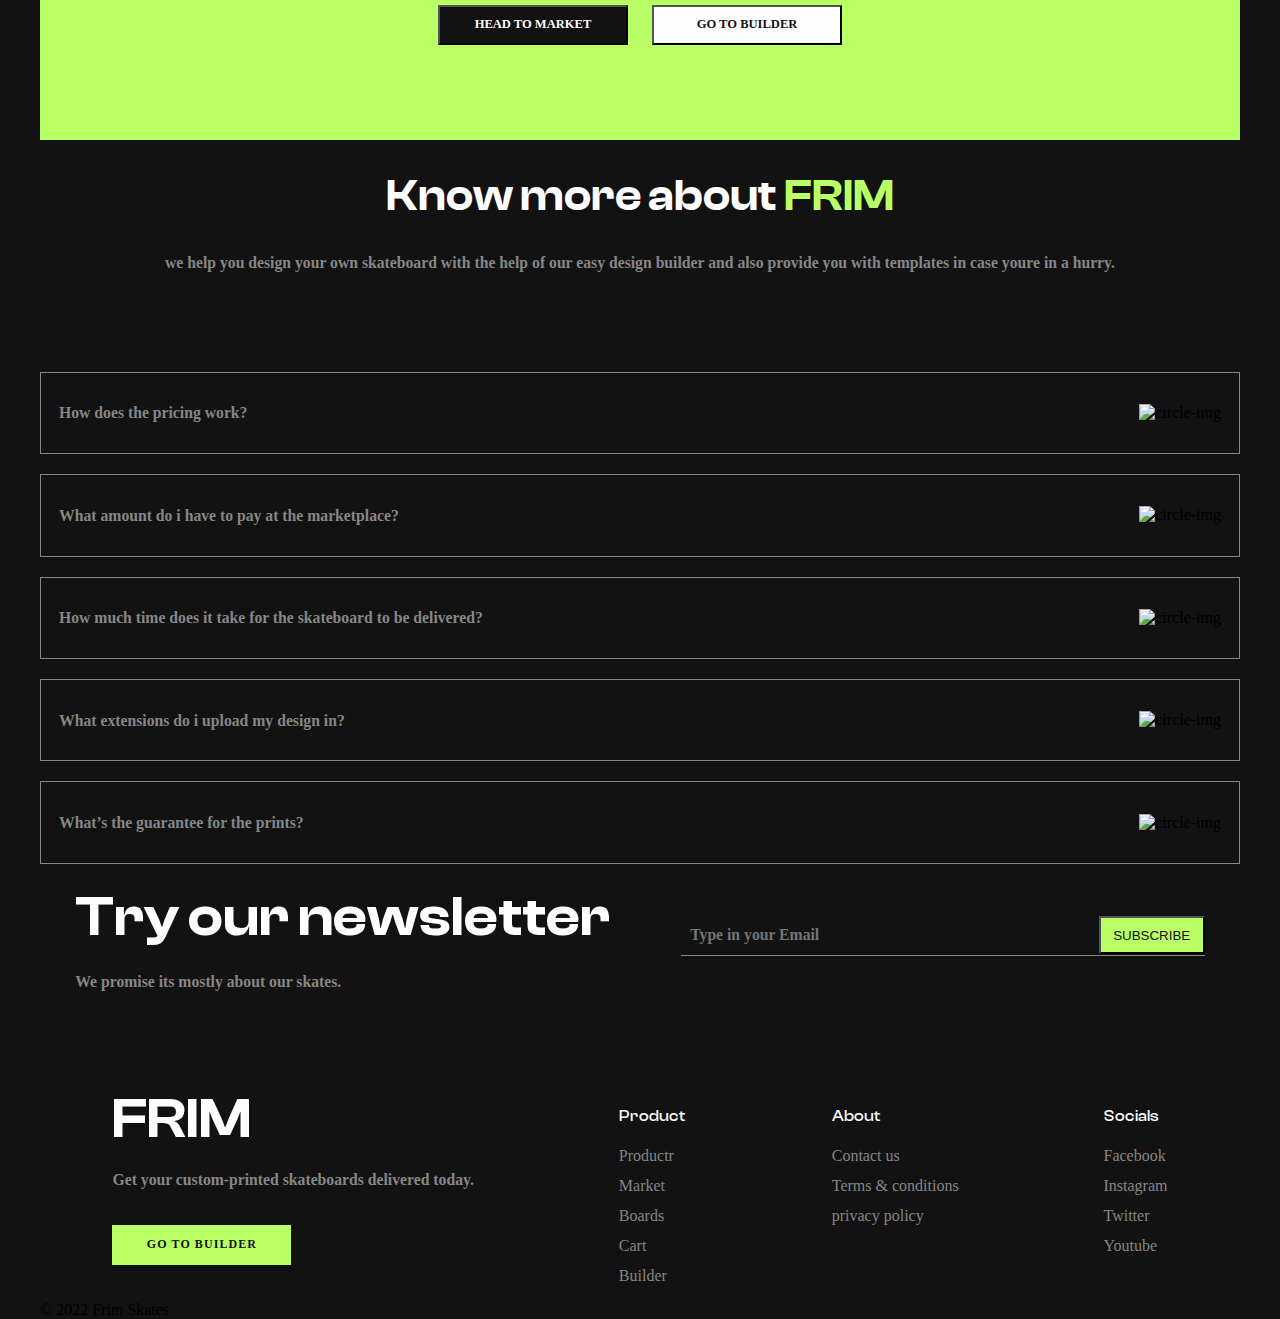
==== commit 409864dc: "update js" ====
--- a/index.html
+++ b/index.html
@@ -9,20 +9,21 @@
     <link rel="stylesheet" href="./css/varible.css">
     <link rel="stylesheet" href="./css/fonts.css">
     <link rel="stylesheet" href="./css/responsiv.css">
+    <script src="./app.js" defer></script>
 </head>
 <body>
     <section class="top-section">
         <section class="main-section">
             <header>
-                <div class="header-img">
+                <div id="header-img" class="header-img">
                     <a href="#"><img src="./assets/icons/Frim.png"  alt="frim-img"></a>
                 </div>
                 <div class="header-nav">
                     <nav>
-                        <a href="#">Market</a>
-                        <a href="#">Skateboards</a>
-                        <a href="#">Builder</a>
-                        <a href="#">Cart</a>
+                        <a href="#article-div" target="_self">Market</a>
+                        <a href="#div-box" target="_self">Skateboards</a>
+                        <a href="#section4">Comunity</a>
+                        <a href="#box-div" target="_self">Cart</a>
                     </nav>
                 </div>     
                 <div class="header-auth">
@@ -38,12 +39,12 @@
                 <div>
                     <h1>Design your own wheels.</h1>
                     <h2>Create your own Custom Skateboards and Grip. Design from scratch or Personalize an existing graphic.</h2>
-                    <button>go to builder</button>
-                    <button>browse Market</button>
+                    <button onclick="gotobuilder()">go to builder</button>
+                    <button onclick="openNewTab()">browse Market</button>
                 </div>
                 <div class="div-img">
                     <img src="./assets/img/boy.png" alt="boy-img">
-                    <img src="./assets/img/builders.png" alt="buildericon">
+                    <img class="green-div" src="./assets/img/builders.png" alt="buildericon">
                 </div>          
             </section>
         </section>    
@@ -54,7 +55,7 @@
             <embed class="video" src="https://www.youtube.com/embed/NcaZPwzhmO8" alt="img">
             </div>
             <div class="div-text">
-                <span>For the <span class="div-text-color">Dopest Skater’s</span> around the world.</span>
+                <span id="div-box" >For the <span class="div-text-color">Dopest Skater’s</span> around the world.</span>
                 <h2>At Frim we build the firmest, sleekest, coolest boards that you can flex around with</h2>
             </div>
             <div class="div-box">
@@ -100,12 +101,12 @@
             </article> 
             </div>
             <div class="section-div" >
-            <button>
+            <button onclick="openNewTab()">
                <h2>BROWSE THE MARKET</h2>
             </button>
             </div>
             <section class="bottom-section">
-            <div>
+            <div id="article-div">
                 <h1>
                     Build your <span class="div-text-color">own</span>  beast.
                 </h1>
@@ -129,10 +130,15 @@
                     <span>have your wheels delivered to your home within a snap, through our fast delivery partners.</span>
                     <div class="article-div-position"><img src="./assets/icons/Group3.png" alt="jaja"></div>
                 </article>
+                <article >
+                    <p>Upload or design</p>
+                    <span>Upload a design to our in built builder, or choose a design from top creators at the marketplace.</span>
+                    <div class="article-div-position"><img src="./assets/icons/group1.jpg" alt="jaja"></div>
+                </article>
             </div>
             </section>
             <section class="last-section">
-            <div class="box-div ">
+            <div id="box-div" class="box-div ">
                 <div>
                     <img src="./assets/img/girl1.png" alt="girlimg">
                 </div>
@@ -146,8 +152,8 @@
             <div class="section3-div">
                     <h3>Customize your wheels till satisfaction.</h3>
                     <p>we help you design your own skateboard with the help of our easy design</p>
-                        <button>head to market</button>
-                        <button>go to builder</button>
+                        <button onclick="goTohead()" >head to market</button>
+                        <button onclick="openEbay()">go to builder</button>
                 </div>
                 <div class="section3-img1">
                     <img src="./assets/img/skateboards.png" alt="SkateBoard">
@@ -158,34 +164,59 @@
                     <img src="./assets/img/Vector.png" alt="asda">
                 </div>
             </div>
-            <div class="section4">
-            <div>
-                <div class="section4-div1">
-                    <h1>Know more about <span class="div-text-color">FRIM</span></h1>
-                    <p>we help you design your own skateboard with the help of our easy design builder and also provide you with templates in case youre in a hurry.</p>
-                </div>
-            </div>    
-            <div class="section4-div" >
-                <p>How does the pricing work? </p>
-                <img src="./assets/icons/add-circle.png" alt="circle-img">
-            </div>
-            <div class="section4-div">
-                <p>What amount do i have to pay at the marketplace? </p>
-                <img src="./assets/icons/add-circle.png" alt="circle-img">
-            </div>
-            <div class="section4-div">
-                <p>How much time does it take for the skateboard to be delivered? </p>
-                <img src="./assets/icons/add-circle.png" alt="circle-img">
-            </div>
-            <div class="section4-div">
-                <p>What extensions do i upload my design in? </p>
-                <img src="./assets/icons/add-circle.png" alt="circle-img">
-            </div>
-            <div class="section4-div">
-                <p>What’s the guarantee for the prints? </p>
-                <img src="./assets/icons/add-circle.png" alt="circle-img">
-            </div>
-            </div>
+            <div id="section4" class="section4">
+                <div>
+                    <div class="section4-div1">
+                        <h1>Know more about <span class="div-text-color">FRIM</span></h1>
+                        <p>we help you design your own skateboard with the help of our easy design builder and also provide you with templates in case youre in a hurry.</p>
+                    </div>
+                </div> 
+                <div class="accordion">  
+                    <div class="section4-div">
+                        <p>How does the pricing work? </p>
+                        <img src="./assets/icons/add-circle.png" alt="circle-img">
+                    </div>
+                    <div class="accordion-item">
+                        <p>Lorem ipsum dolor sit amet consectetur adipisicing elit. Odio autem magnam sapiente iusto aliquam earum aliquid aut prpsum dolor sit amet consectetur adipisicing elit.ovident doloremque! Eum libero aut cum non quod? Unde quo tenetur dolore sed.</p>
+                    </div>
+                </div>
+                <div class="accordion">  
+                    <div class="section4-div">
+                        <p>What amount do i have to pay at the marketplace? </p>
+                        <img src="./assets/icons/add-circle.png" alt="circle-img">
+                    </div>
+                    <div class="accordion-item">
+                        <p>Lorem ipsum dolor sit amet consectetur adipisicing elit. Odio autem psum dolor sit amet consectetur adipisicing elit.psum dolor sit amet consectetur adipisicing elit.psum dolor sit amet consectetur adipisicing elit.psum dolor sit amet consectetur adipisicing elit.magnam sapiente iusto aliquam earupsum dolor sit amet consectetur adipisicing elit.m aliquid aut provident doloremque! Eum libero aut cum non quod? Unde quo tenetur dolore sed.</p>
+                    </div>
+                </div> 
+                <div class="accordion">  
+                    <div class="section4-div">
+                        <p>How much time does it take for the skateboard to be delivered?</p>
+                        <img src="./assets/icons/add-circle.png" alt="circle-img">
+                    </div>
+                    <div class="accordion-item">
+                        <p>Lorem ipsum dolor sit amet consectetur adipisicing elit. Odio autem magpsum dolor sit amet consectetur adipisicing elit.nam sapiente iusto aliquam earum aliquid aut provident dolpsum dolor sit amet consectetur adipisicing elit.oremque! Eum libero aut cum non quod? Unde quo tenetur dolore sed.</p>
+                    </div>
+                </div> 
+                <div class="accordion">  
+                    <div class="section4-div">
+                        <p>What extensions do i upload my design in?</p>
+                        <img src="./assets/icons/add-circle.png" alt="circle-img">
+                    </div>
+                    <div class="accordion-item">
+                        <p>Lorem ipsum dolor sit amet consectetur adipisicing elit.psum dolor sit amet consectetur adipisicing elit. Odio autem magnam sapiente iusto aliquam earum aliquid aut provident doloremque! Eum libero aut cum non quod? Unde quo tenetur dolore sed.</p>
+                    </div>
+                </div> 
+                <div class="accordion">  
+                    <div class="section4-div">
+                        <p>What’s the guarantee for the prints?</p>
+                        <img src="./assets/icons/add-circle.png" alt="circle-img">
+                    </div>
+                    <div class="accordion-item">
+                        <p>Lorem ipsum dolor sit amet consectetur adipisicing elit. Odio autem magnam sapientepsum dolor sit amet copsum dolor sit amet consectetur adipisicing elit.psum dolor sit amet consectetur adipisicing elit.nsectetur adipisicing elit. iusto aliquam earum aliquid aut provident doloremque! Eum libero aut cum non quod? Unde quo tenetur dolore sed.</p>
+                    </div>
+                </div>
+            </div>         
             <article class="section4-article">
             <div>
                 <h1>Try our newsletter</h1>
@@ -197,12 +228,12 @@
             </div>
             </article>
             <footer>
-            <div class="footer">
-                <div>
-                    <h1>FRIM</h1>
-                        <p>Get your custom-printed skateboards delivered today.</p>
-                        <button>GO TO BUILDER</button>
-                    </div>
+                <div class="footer">
+                    <div>
+                        <h1>FRIM</h1>
+                            <p>Get your custom-printed skateboards delivered today.</p>
+                            <button>GO TO BUILDER</button>
+                        </div>
                     <div>
                         <h4>Product</h4>
                         <ul>
@@ -237,5 +268,6 @@
             </div> 
         </section>   
     </section>     
+    
 </body>
 </html>--- a/css/style.css
+++ b/css/style.css
@@ -2,6 +2,9 @@
 body{
     margin: 0;
     padding: 0;
+}
+html{
+    scroll-behavior: smooth;
 }
 *{
     text-decoration: none;
@@ -49,7 +52,6 @@
 }
 .top-section header{
     display: flex;
-    flex-direction: row;
     justify-content: space-around;
     align-items: center;
     padding: 3rem 0;
@@ -77,6 +79,7 @@
     color: var(--black);
     cursor: pointer;
     text-transform: uppercase;
+    
 }
 button:hover{
     background: var(--black) !important;
@@ -95,10 +98,11 @@
     position: relative;
     margin-bottom: 30px;
 }
-.div-img :last-child{
-    position: absolute;
-    left: -70px;
-    top: 36%; 
+.green-div{
+    position: absolute;
+    left: -67px;
+    top: 170px;
+
 }
 .green-section div button{
     width: 140px;
@@ -107,7 +111,7 @@
     font-style: normal;
     margin: 50px 15px 20px; 
 }
-.green-section:first-child div button:last-child{
+.green-section div button:last-child{
     background-color: var(--green);
     border: 2px solid rgba(0, 0, 0, 0.16);
 }
@@ -153,7 +157,6 @@
     font-size: 43.9943px;
     line-height: 140%;
     color: var(--white);
-    margin-inline: 123px;
 }
 .div-box{
     display: grid;
@@ -167,6 +170,10 @@
     padding-bottom: 5%;
     border: 1px solid #262626;
 }
+.box:hover{
+    transform: scale(1.07);
+    box-shadow: 5px 20px 30px rgba(184, 65, 65, 0.2);
+}
 .box-div{
     display: flex;
     justify-content: space-around;
@@ -192,6 +199,7 @@
 .box-div button:hover{
     background: var(--black) !important;
     color: var(--white) ;
+    border-color:rgba(184, 65, 65, 0.2);
 }
 .section-div>button{
     background-color: var(--black);
@@ -223,7 +231,7 @@
 .article-div {
     display: grid;
     grid-template-columns: repeat(3, 1fr);
-    gap: 12px;
+    gap: 48px;
     justify-content: center;
 }
 .article-div article{
@@ -234,7 +242,10 @@
     position: relative;
     padding: 25px;
     box-sizing: border-box;
-
+}
+.article-div article:hover{
+    transform: scale(1.05);
+    box-shadow: 10px 25px 35px rgba(28, 173, 59, 0.2);
 }
 .article-div article p{
     padding-bottom: inherit;
@@ -293,8 +304,8 @@
         line-height: 140%;
         margin-bottom: 40px;
     }
-.section3-div :nth-child(3)
-,.section3-div :last-child{
+.section3-div :nth-child(3),
+.section3-div :last-child{
     width: 190px;
     height: 40.14px;
     background-color: var(--black);
@@ -303,9 +314,8 @@
     font-weight: 600;
     font-size: 12.5698px;
     line-height: 15px;
-    padding: 12px 25px;
-    color: var(--white);
-    margin: 0 10px;
+    color: var(--white);
+    margin:10px;
 }
 .section3-div :nth-child(3):hover{
     background-color: var(--green) !important;
@@ -347,8 +357,11 @@
 .section4-div1{
     margin: 0 auto;
     text-align: center;
-    width: 600px;
+
     margin-bottom: 100px;
+}
+.section4{
+    max-height: 100%;
 }
 .section4 p{
     color: var(--grey); 
@@ -361,20 +374,32 @@
     line-height: 54px;
     color: var(--white);
 }
+
 .section4-div{
     display: flex;
     justify-content: space-between;
-    padding: 15.7123px 18.8547px;
-    gap: 6.28px;
+    align-items: center;
+    padding: 15px 18px;
     border: 0.785613px solid var(--grey);
-    margin: 20px 0;
-    align-items: center;
+    margin-top: 20px;
+    cursor: pointer;
+}
+
+.accordion-item{
+    padding: 15px 18px;
+    border: 0.785613px solid var(--grey);
+    margin-bottom: 20px;
+    display: none;
+}
+.accordion-item.active{
+    display: block;
 }
 .section4-article{
     display: flex;
     justify-content: space-around;
     align-items: center;
     margin-bottom: 80px;
+    
 }
 .section4-article div h1{
     color: var(--white);
@@ -391,7 +416,7 @@
     margin-right: 10px;
     width: 384.95px;
     background:var(--black);
-    cursor: pointer;
+    cursor: text;
     font-family: 'Urbanist';
     font-style: normal;
     font-weight: 600;
